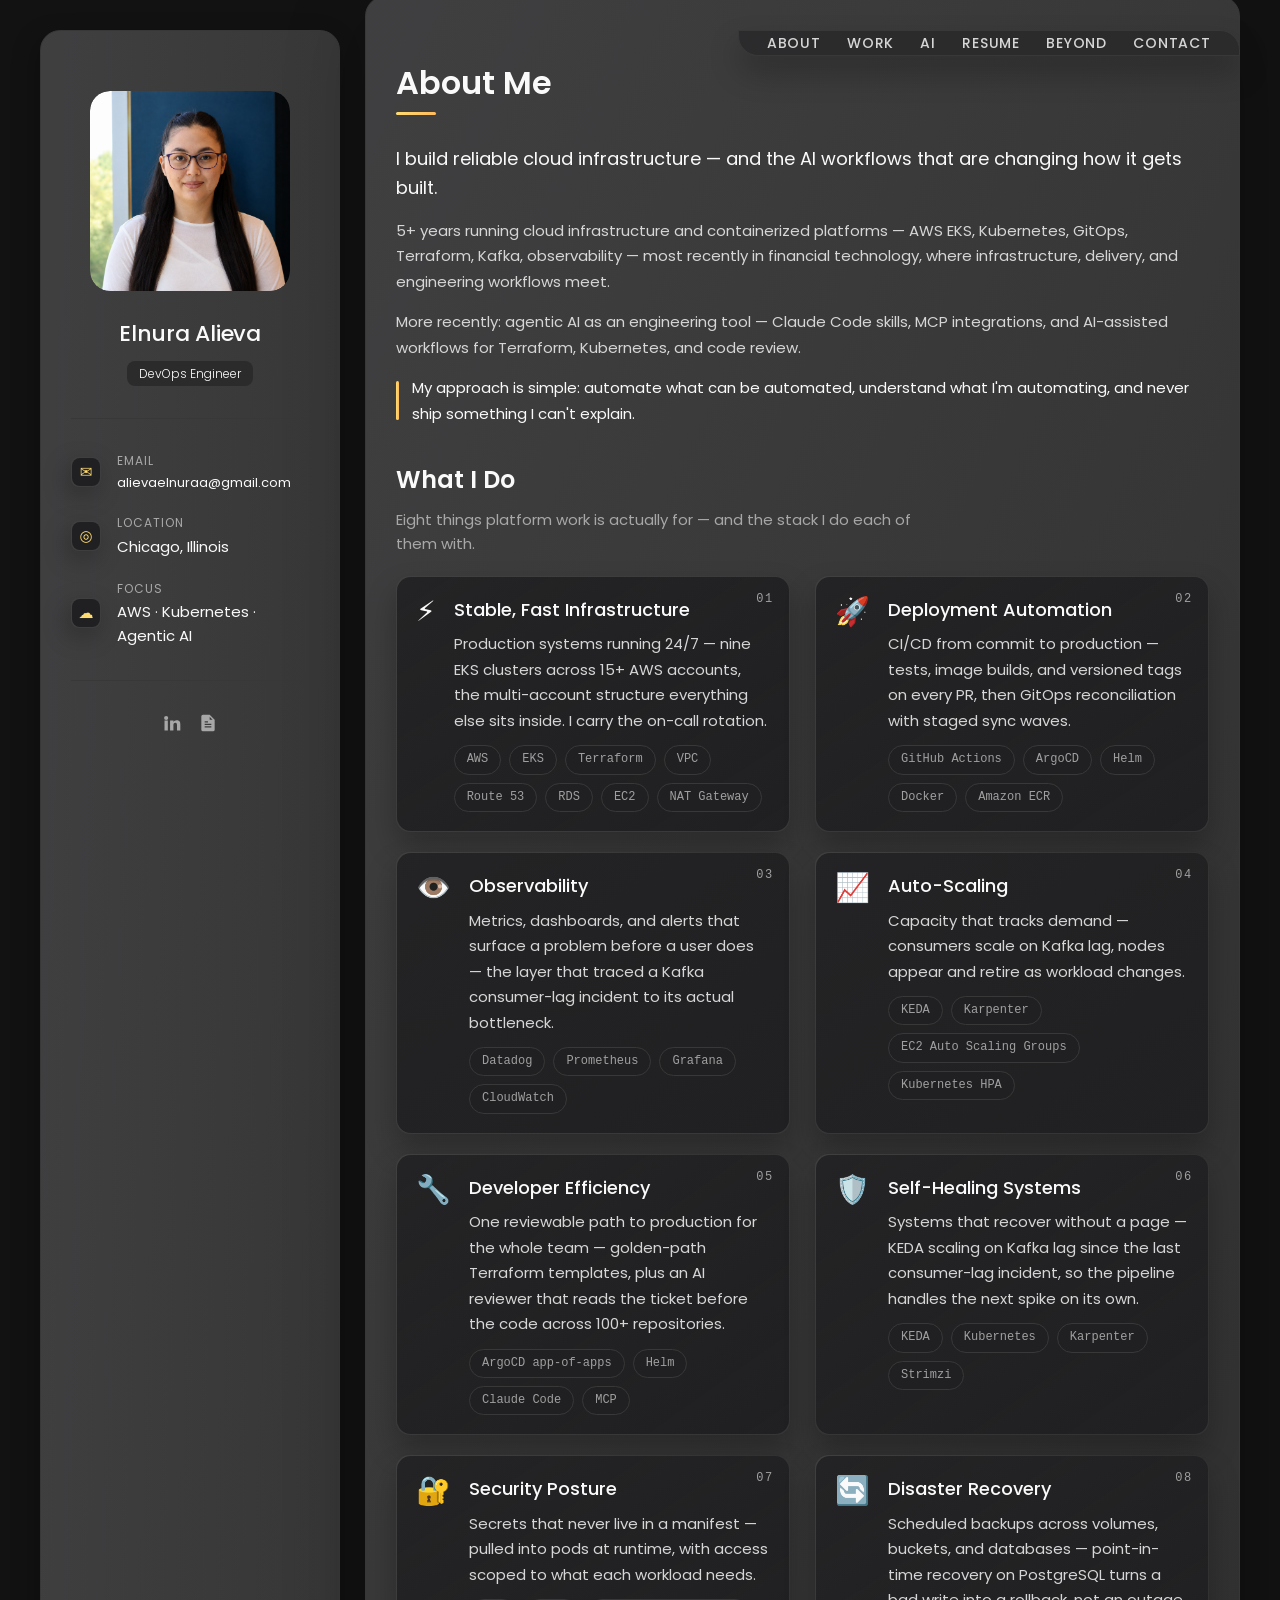
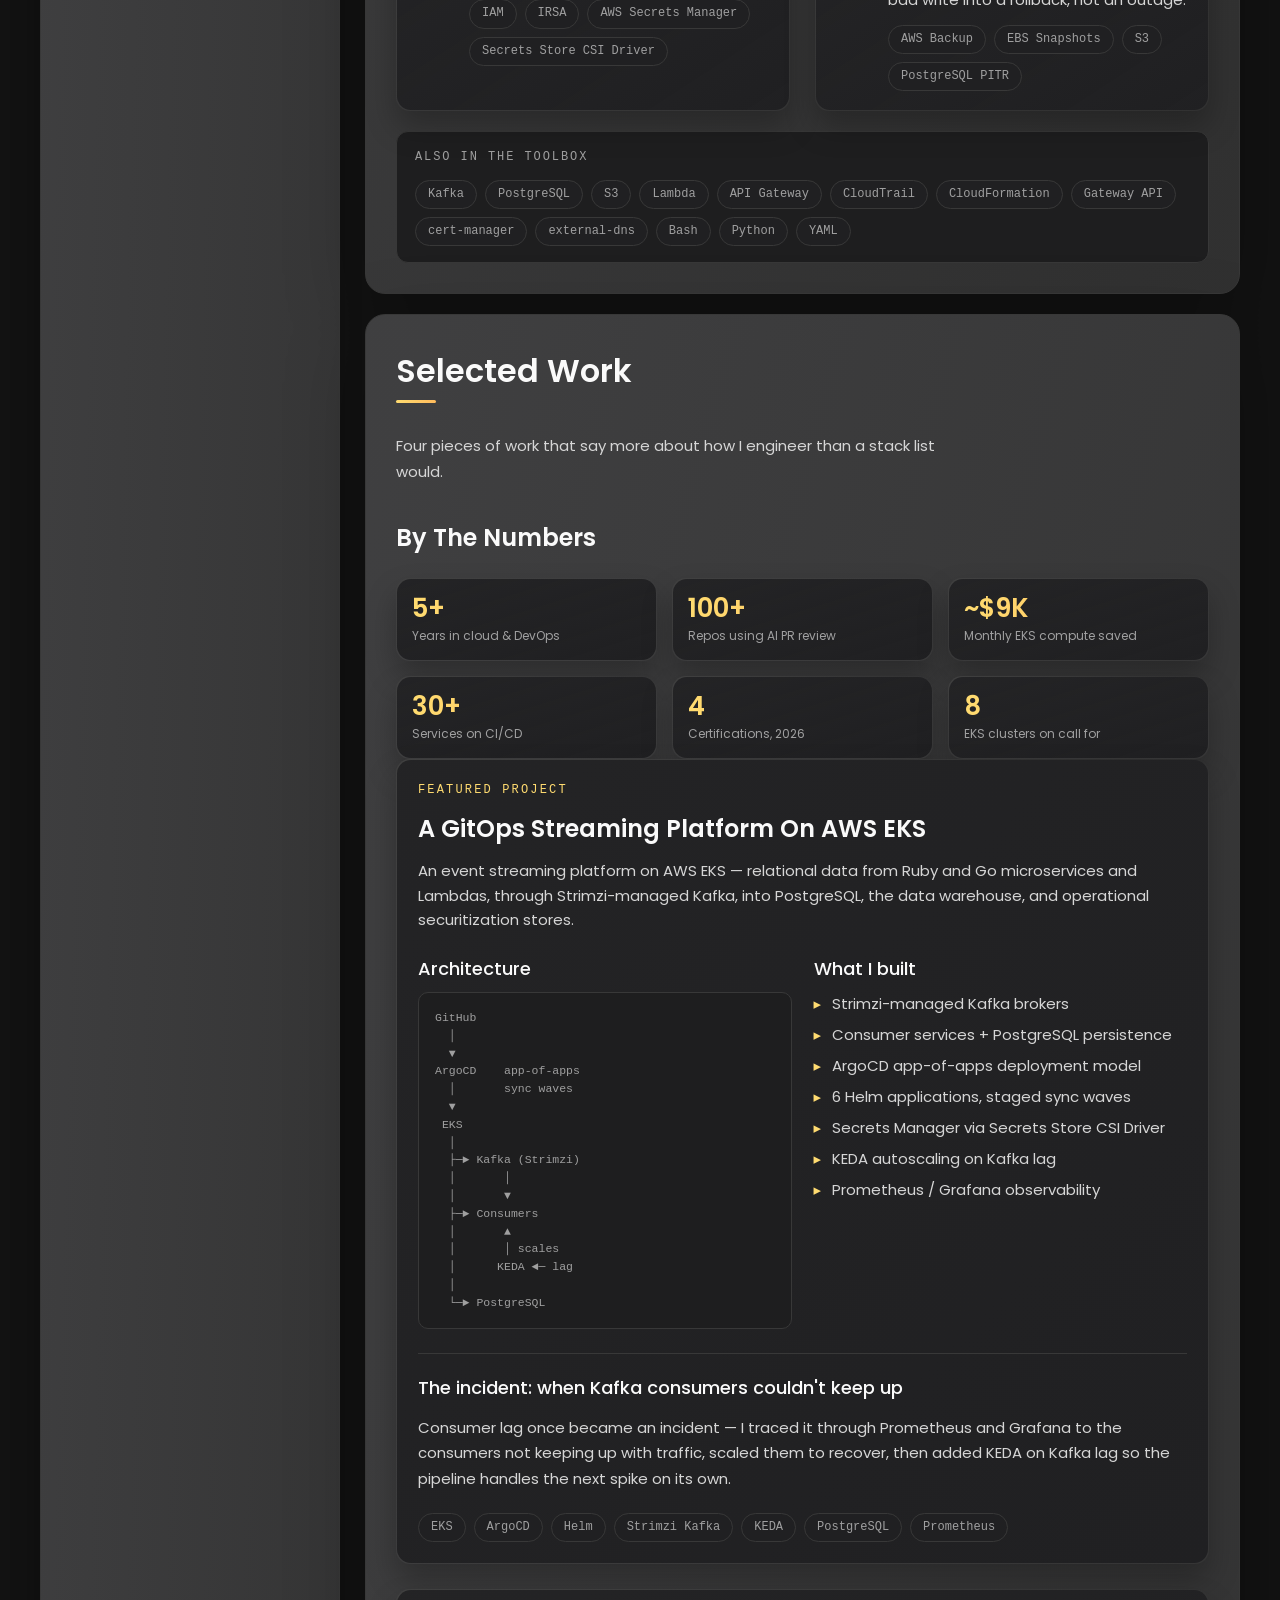
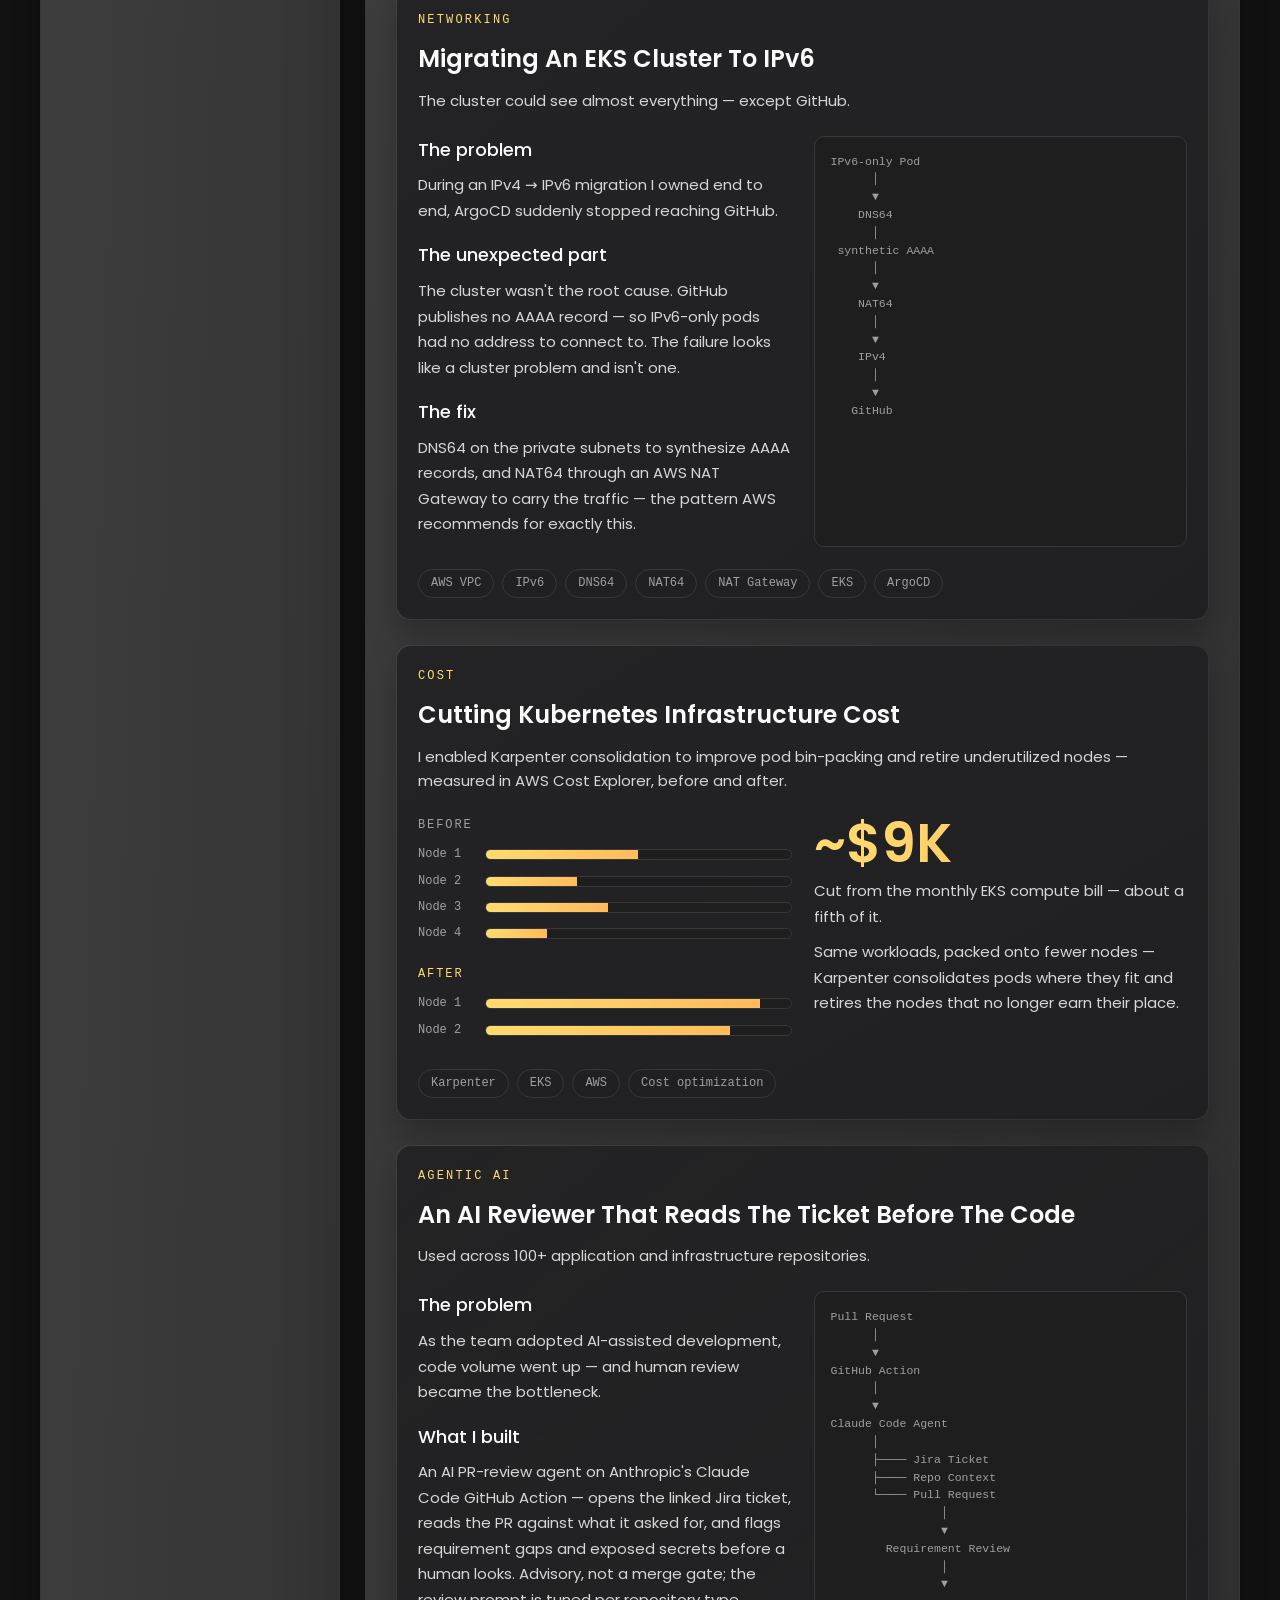
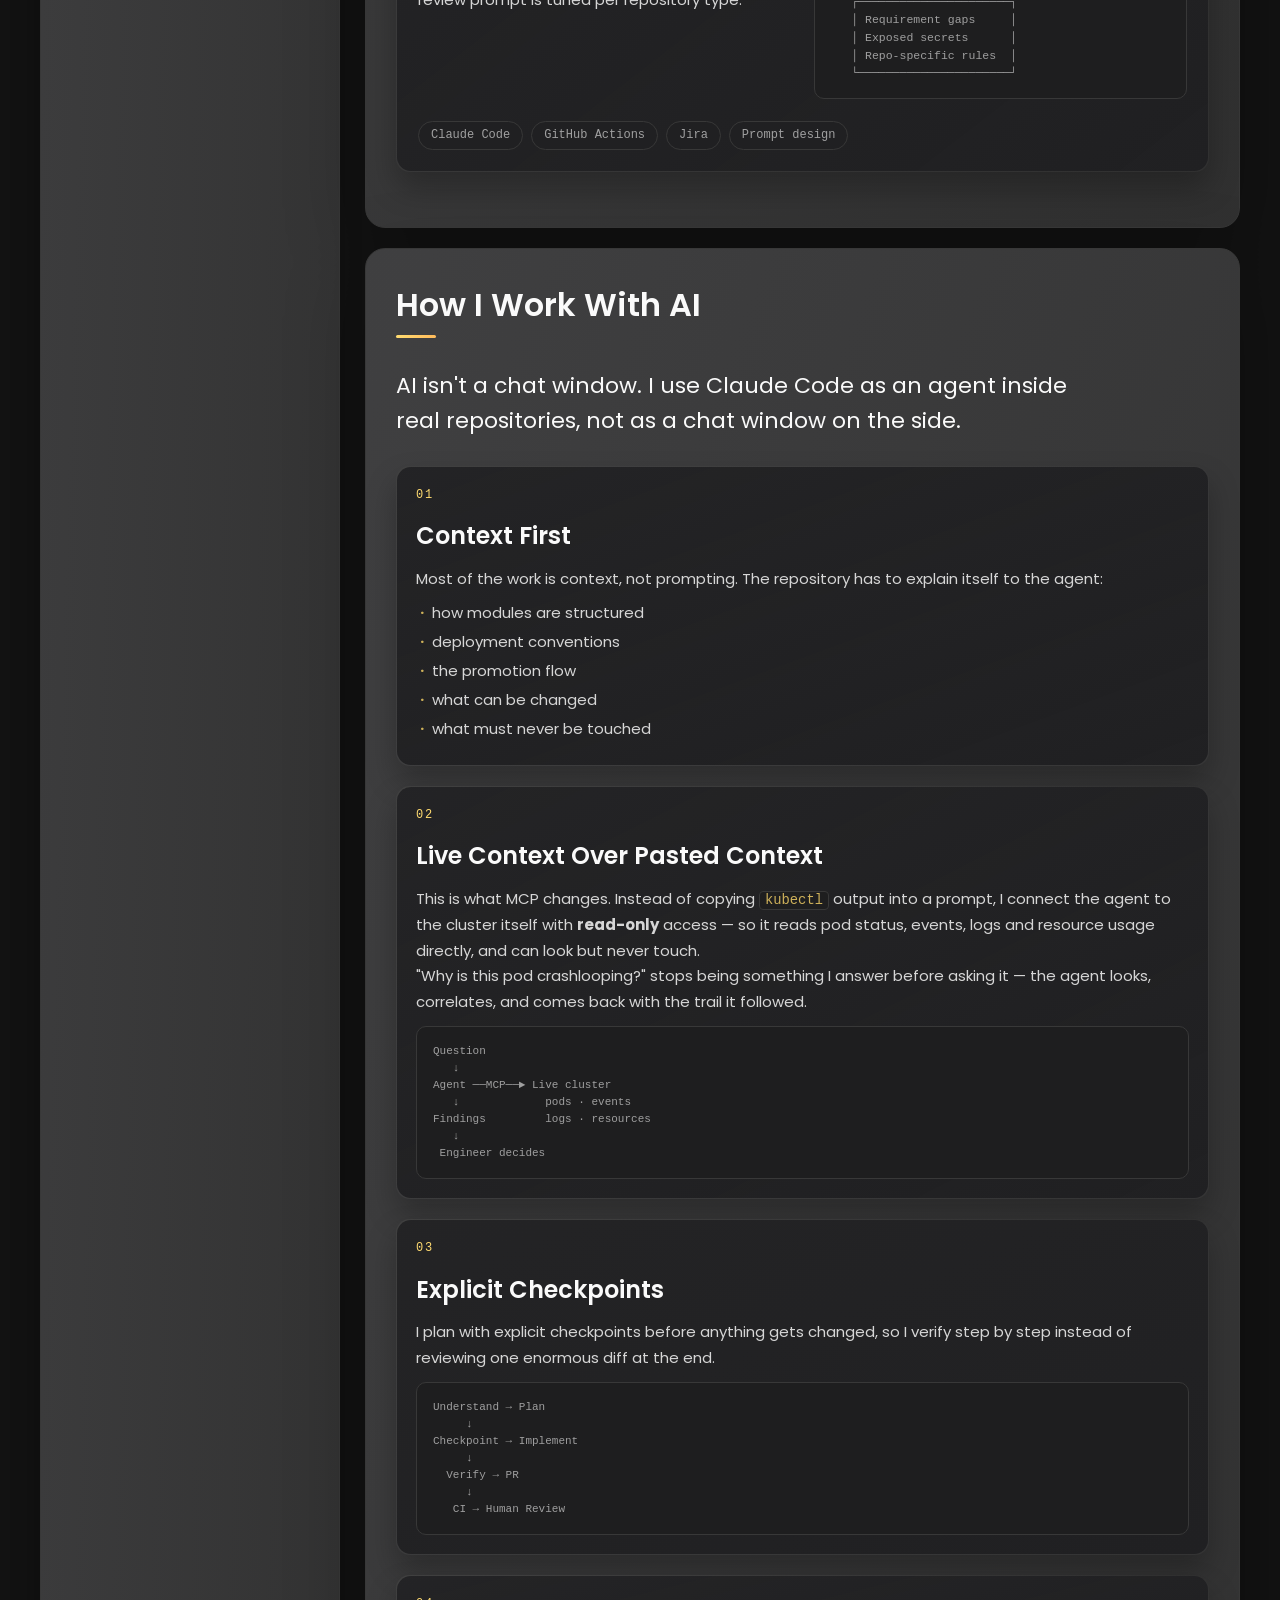
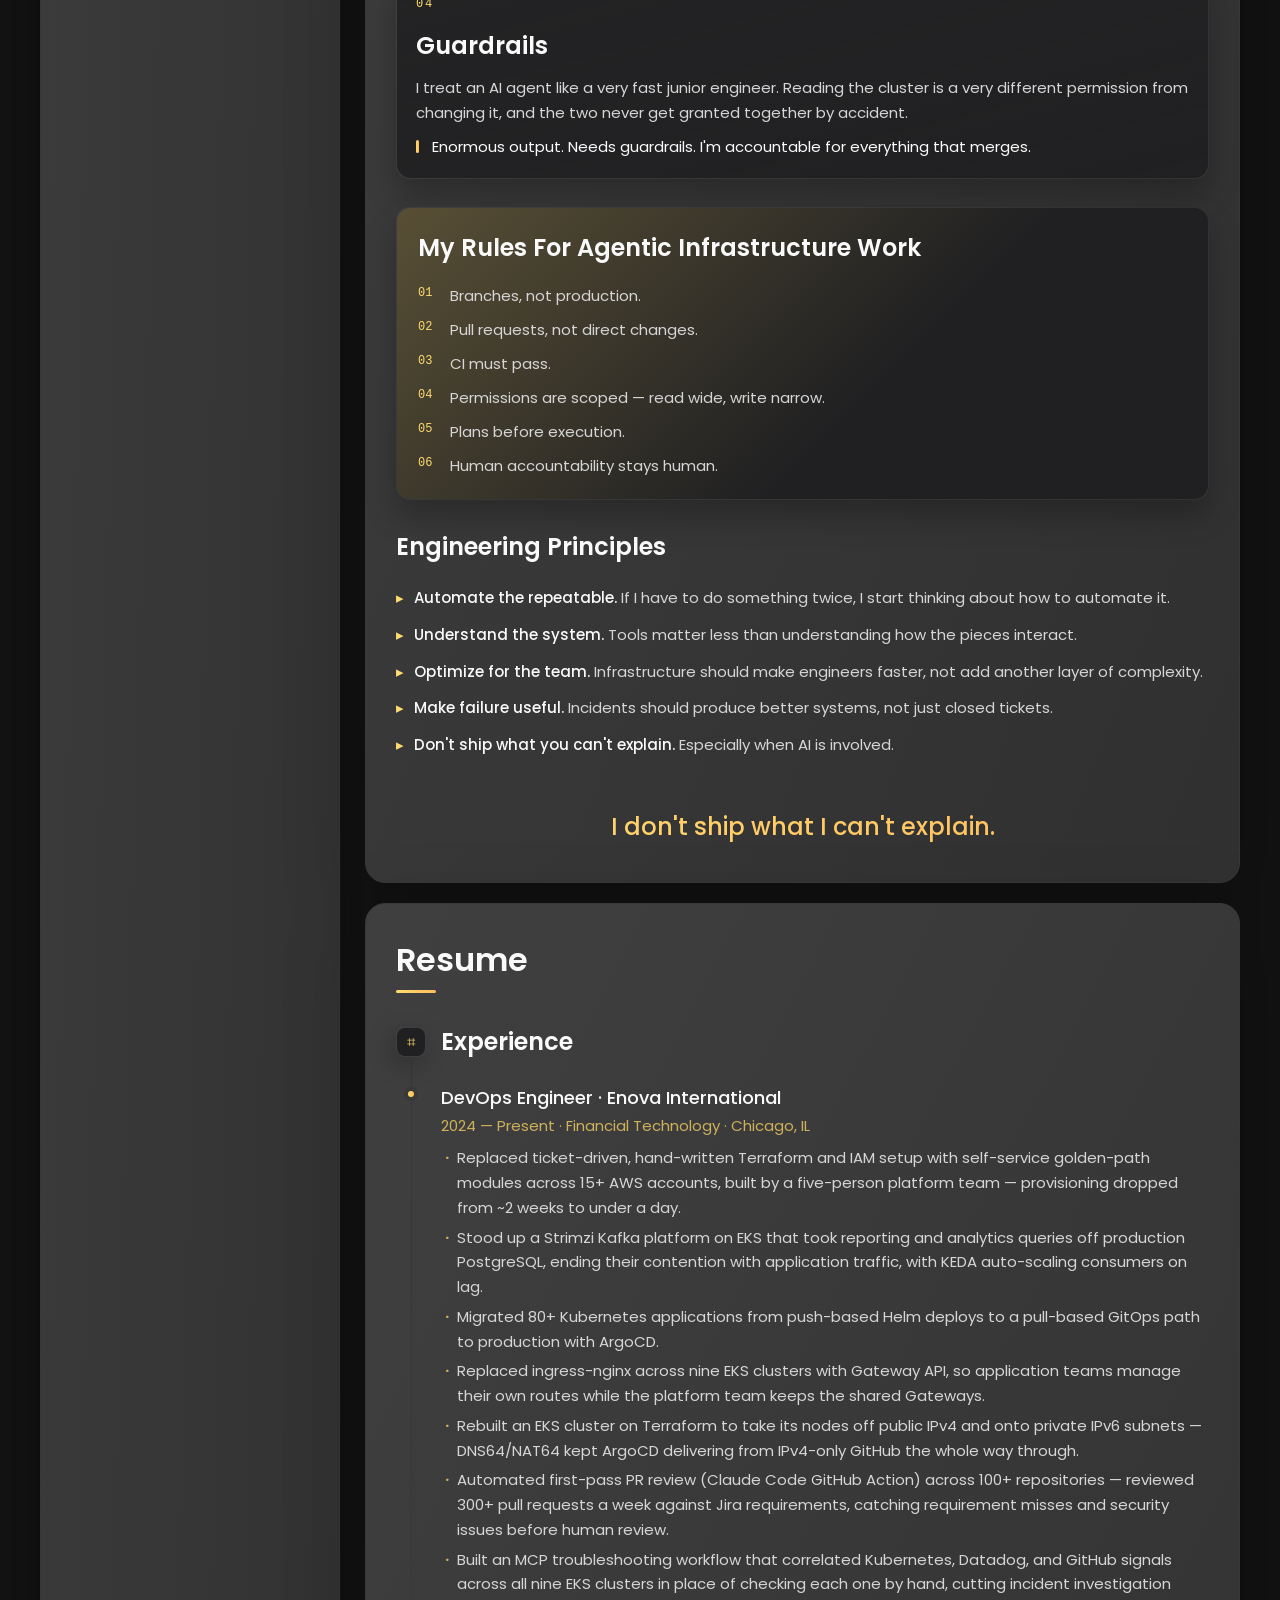
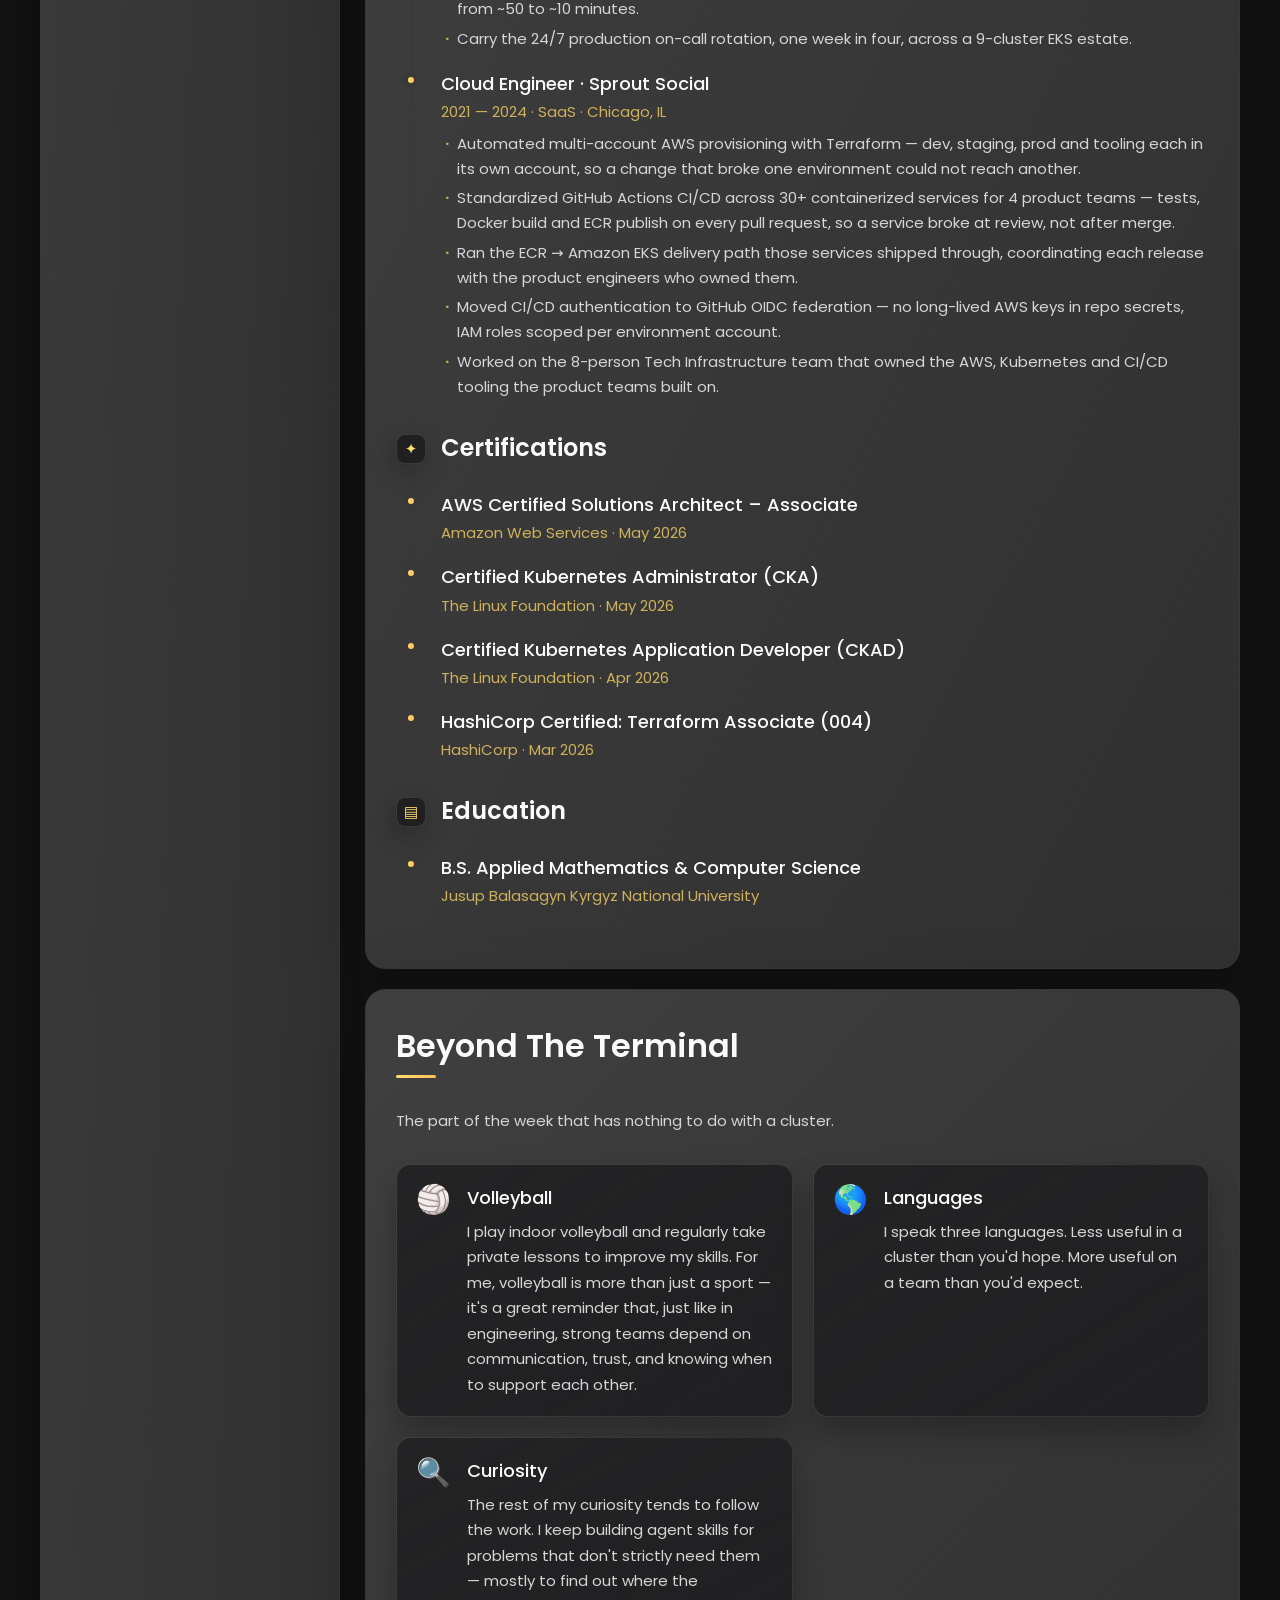
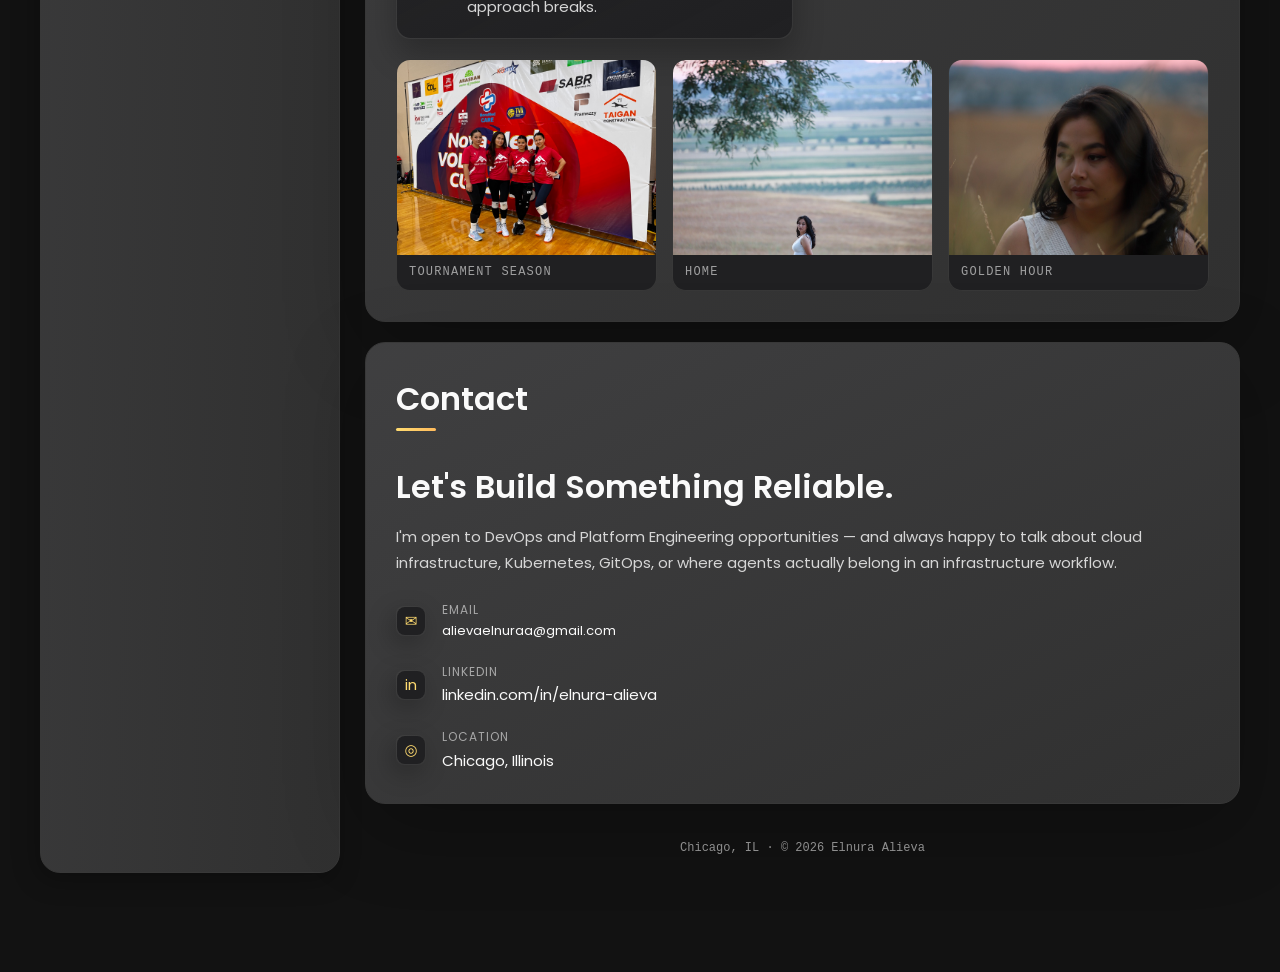
==== index.html @ 6329bc1e "personal site" ====
<!DOCTYPE html>
<html lang="en">
<head>
<meta charset="utf-8">
<meta name="viewport" content="width=device-width, initial-scale=1">
<title>Elnura Alieva — DevOps Engineer</title>
<meta name="description" content="DevOps engineer in Chicago. AWS, Kubernetes, GitOps, Kafka — and the agentic AI workflows changing how infrastructure gets built.">

<!-- Link previews. Without these, LinkedIn/Slack/iMessage show a bare URL with
     no title, no description and no image — which reads as a broken link and
     doesn't get clicked. og:image must be an ABSOLUTE url; relative paths are
     silently ignored by every scraper. Regenerate the image from img/og-source.html. -->
<link rel="canonical" href="https://elnuraali.github.io/">
<meta property="og:type" content="website">
<meta property="og:url" content="https://elnuraali.github.io/">
<meta property="og:site_name" content="Elnura Alieva">
<meta property="og:title" content="Elnura Alieva — DevOps Engineer">
<meta property="og:description" content="DevOps engineer in Chicago. AWS, Kubernetes, GitOps, Kafka — and the agentic AI workflows changing how infrastructure gets built.">
<meta property="og:image" content="https://elnuraali.github.io/img/og.png">
<meta property="og:image:width" content="1200">
<meta property="og:image:height" content="630">
<meta property="og:image:alt" content="Elnura Alieva — DevOps Engineer. AWS, Kubernetes, GitOps, Agentic AI.">
<meta name="twitter:card" content="summary_large_image">
<meta name="twitter:title" content="Elnura Alieva — DevOps Engineer">
<meta name="twitter:description" content="DevOps engineer in Chicago. AWS, Kubernetes, GitOps, Kafka — and the agentic AI workflows changing how infrastructure gets built.">
<meta name="twitter:image" content="https://elnuraali.github.io/img/og.png">

<link rel="preconnect" href="https://fonts.googleapis.com">
<link rel="preconnect" href="https://fonts.gstatic.com" crossorigin>
<link href="https://fonts.googleapis.com/css2?family=Poppins:wght@300;400;500;600;700&display=swap" rel="stylesheet">
<link rel="stylesheet" href="styles.css">
<link rel="icon" href="data:image/svg+xml,<svg xmlns='http://www.w3.org/2000/svg' viewBox='0 0 100 100'><text y='.9em' font-size='90'>⎈</text></svg>">
</head>
<body>

<a class="skip" href="#main">Skip to content</a>

<div class="shell">

  <!-- ============ SIDEBAR ============ -->
  <aside class="sidebar" data-sidebar>
    <div class="sidebar-info">
      <figure class="avatar-box">
        <img src="img/portrait-2.png" alt="Elnura Alieva" width="200" height="200">
      </figure>
      <div class="info-content">
        <h1 class="name">Elnura Alieva</h1>
        <p class="title">DevOps Engineer</p>
      </div>
      <button class="info-more-btn" data-sidebar-btn type="button">
        <span>Show contacts</span>
        <span class="chev" aria-hidden="true">▾</span>
      </button>
    </div>

    <div class="sidebar-info-more">
      <div class="separator"></div>
      <ul class="contacts-list">
        <li class="contact-item">
          <div class="icon-box">✉</div>
          <div class="contact-info">
            <p class="contact-title">Email</p>
            <a href="mailto:alievaelnuraa@gmail.com" class="contact-link">alievaelnuraa@gmail.com</a>
          </div>
        </li>
        <li class="contact-item">
          <div class="icon-box">◎</div>
          <div class="contact-info">
            <p class="contact-title">Location</p>
            <address>Chicago, Illinois</address>
          </div>
        </li>
        <li class="contact-item">
          <div class="icon-box">☁</div>
          <div class="contact-info">
            <p class="contact-title">Focus</p>
            <address>AWS · Kubernetes · Agentic AI</address>
          </div>
        </li>
      </ul>

      <div class="separator"></div>

      <ul class="social-list">
        <li><a href="https://linkedin.com/in/elnura-alieva" class="social-link" aria-label="LinkedIn">
          <svg viewBox="0 0 24 24" aria-hidden="true"><path d="M4.98 3.5a2.5 2.5 0 1 1 0 5 2.5 2.5 0 0 1 0-5zM3 9h4v12H3V9zm7 0h3.8v1.7h.05c.53-1 1.83-2.05 3.77-2.05C21.6 8.65 22 11.3 22 14.2V21h-4v-6c0-1.43-.03-3.27-2-3.27-2 0-2.3 1.56-2.3 3.17V21h-4V9z"/></svg>
        </a></li>
        <li><a href="resume.pdf" class="social-link" aria-label="Resume PDF">
          <svg viewBox="0 0 24 24" aria-hidden="true"><path d="M14 2H6a2 2 0 0 0-2 2v16a2 2 0 0 0 2 2h12a2 2 0 0 0 2-2V8l-6-6zm0 2.5L17.5 8H14V4.5zM8 13h8v1.5H8V13zm0 3h8v1.5H8V16zm0-6h4v1.5H8V10z"/></svg>
        </a></li>
      </ul>
    </div>
  </aside>

  <!-- ============ MAIN ============ -->
  <div class="main-content" id="main">

    <nav class="navbar">
      <ul class="navbar-list">
        <li><a class="navbar-link" href="#about">About</a></li>
        <li><a class="navbar-link" href="#work">Work</a></li>
        <li><a class="navbar-link" href="#ai">AI</a></li>
        <li><a class="navbar-link" href="#resume">Resume</a></li>
        <li><a class="navbar-link" href="#beyond">Beyond</a></li>
        <li><a class="navbar-link" href="#contact">Contact</a></li>
      </ul>
    </nav>

    <!-- ---------- ABOUT ---------- -->
    <article class="page" id="about">
      <header><h2 class="article-title">About me</h2></header>

      <section class="about-text">
        <p>I build reliable cloud infrastructure — and the AI workflows that are changing how it gets built.</p>
        <p>5+ years running cloud infrastructure and containerized platforms — AWS EKS, Kubernetes, GitOps, Terraform, Kafka, observability — most recently in financial technology, where infrastructure, delivery, and engineering workflows meet.</p>
        <p>More recently: agentic AI as an engineering tool — Claude Code skills, MCP integrations, and AI-assisted workflows for Terraform, Kubernetes, and code review.</p>
        <p class="highlight">My approach is simple: automate what can be automated, understand what I'm automating, and never ship something I can't explain.</p>
      </section>

      <section class="service">
        <h3 class="h3 service-title">What I do</h3>
        <p class="section-note">Eight things platform work is actually for — and the stack I do each of them with.</p>
        <ul class="service-list">

          <li class="service-item">
            <p class="pill-num">01</p>
            <div class="service-icon-box">⚡</div>
            <div class="service-content-box">
              <h4 class="h4 service-item-title">Stable, Fast Infrastructure</h4>
              <p class="service-item-text">Production systems running 24/7 — nine EKS clusters across 15+ AWS accounts, the multi-account structure everything else sits inside. I carry the on-call rotation.</p>
              <ul class="tags"><li>AWS</li><li>EKS</li><li>Terraform</li><li>VPC</li><li>Route 53</li><li>RDS</li><li>EC2</li><li>NAT Gateway</li></ul>
            </div>
          </li>

          <li class="service-item">
            <p class="pill-num">02</p>
            <div class="service-icon-box">🚀</div>
            <div class="service-content-box">
              <h4 class="h4 service-item-title">Deployment Automation</h4>
              <p class="service-item-text">CI/CD from commit to production — tests, image builds, and versioned tags on every PR, then GitOps reconciliation with staged sync waves.</p>
              <ul class="tags"><li>GitHub Actions</li><li>ArgoCD</li><li>Helm</li><li>Docker</li><li>Amazon ECR</li></ul>
            </div>
          </li>

          <li class="service-item">
            <p class="pill-num">03</p>
            <div class="service-icon-box">👁️</div>
            <div class="service-content-box">
              <h4 class="h4 service-item-title">Observability</h4>
              <p class="service-item-text">Metrics, dashboards, and alerts that surface a problem before a user does — the layer that traced a Kafka consumer-lag incident to its actual bottleneck.</p>
              <ul class="tags"><li>Datadog</li><li>Prometheus</li><li>Grafana</li><li>CloudWatch</li></ul>
            </div>
          </li>

          <li class="service-item">
            <p class="pill-num">04</p>
            <div class="service-icon-box">📈</div>
            <div class="service-content-box">
              <h4 class="h4 service-item-title">Auto-Scaling</h4>
              <p class="service-item-text">Capacity that tracks demand — consumers scale on Kafka lag, nodes appear and retire as workload changes.</p>
              <ul class="tags"><li>KEDA</li><li>Karpenter</li><li>EC2 Auto Scaling Groups</li><li>Kubernetes HPA</li></ul>
            </div>
          </li>

          <li class="service-item">
            <p class="pill-num">05</p>
            <div class="service-icon-box">🔧</div>
            <div class="service-content-box">
              <h4 class="h4 service-item-title">Developer Efficiency</h4>
              <p class="service-item-text">One reviewable path to production for the whole team — golden-path Terraform templates, plus an AI reviewer that reads the ticket before the code across 100+ repositories.</p>
              <ul class="tags"><li>ArgoCD app-of-apps</li><li>Helm</li><li>Claude Code</li><li>MCP</li></ul>
            </div>
          </li>

          <li class="service-item">
            <p class="pill-num">06</p>
            <div class="service-icon-box">🛡️</div>
            <div class="service-content-box">
              <h4 class="h4 service-item-title">Self-Healing Systems</h4>
              <p class="service-item-text">Systems that recover without a page — KEDA scaling on Kafka lag since the last consumer-lag incident, so the pipeline handles the next spike on its own.</p>
              <ul class="tags"><li>KEDA</li><li>Kubernetes</li><li>Karpenter</li><li>Strimzi</li></ul>
            </div>
          </li>

          <li class="service-item">
            <p class="pill-num">07</p>
            <div class="service-icon-box">🔐</div>
            <div class="service-content-box">
              <h4 class="h4 service-item-title">Security Posture</h4>
              <p class="service-item-text">Secrets that never live in a manifest — pulled into pods at runtime, with access scoped to what each workload needs.</p>
              <ul class="tags"><li>IAM</li><li>IRSA</li><li>AWS Secrets Manager</li><li>Secrets Store CSI Driver</li></ul>
            </div>
          </li>

          <li class="service-item">
            <p class="pill-num">08</p>
            <div class="service-icon-box">🔄</div>
            <div class="service-content-box">
              <h4 class="h4 service-item-title">Disaster Recovery</h4>
              <p class="service-item-text">Scheduled backups across volumes, buckets, and databases — point-in-time recovery on PostgreSQL turns a bad write into a rollback, not an outage.</p>
              <ul class="tags"><li>AWS Backup</li><li>EBS Snapshots</li><li>S3</li><li>PostgreSQL PITR</li></ul>
            </div>
          </li>

        </ul>

        <div class="stack-strip">
          <p class="stack-strip-label">Also in the toolbox</p>
          <ul class="tags">
            <li>Kafka</li><li>PostgreSQL</li><li>S3</li><li>Lambda</li><li>API Gateway</li>
            <li>CloudTrail</li><li>CloudFormation</li><li>Gateway API</li><li>cert-manager</li>
            <li>external-dns</li><li>Bash</li><li>Python</li><li>YAML</li>
          </ul>
        </div>
      </section>

    </article>

    <!-- ---------- WORK ---------- -->
    <article class="page" id="work">
      <header><h2 class="article-title">Selected work</h2></header>
      <p class="page-lede">Four pieces of work that say more about how I engineer than a stack list would.</p>

      <section class="stats">
        <h3 class="h3 service-title">By the numbers</h3>
        <ul class="stats-list">
          <li class="stat"><strong>5+</strong><span>Years in cloud &amp; DevOps</span></li>
          <li class="stat"><strong>100+</strong><span>Repos using AI PR review</span></li>
          <li class="stat"><strong>~$9K</strong><span>Monthly EKS compute saved</span></li>
          <li class="stat"><strong>30+</strong><span>Services on CI/CD</span></li>
          <li class="stat"><strong>4</strong><span>Certifications, 2026</span></li>
          <li class="stat"><strong>8</strong><span>EKS clusters on call for</span></li>
        </ul>
      </section>

      <section class="project">
        <p class="kicker">Featured project</p>
        <h3 class="h3">A GitOps streaming platform on AWS EKS</h3>
        <p class="project-lede">An event streaming platform on AWS EKS — relational data from Ruby and Go microservices and Lambdas, through Strimzi-managed Kafka, into PostgreSQL, the data warehouse, and operational securitization stores.</p>
        <div class="split">
          <div>
            <h4 class="h4">Architecture</h4>
            <pre class="diagram">GitHub
  │
  ▼
ArgoCD    app-of-apps
  │       sync waves
  ▼
 EKS
  │
  ├─► Kafka (Strimzi)
  │       │
  │       ▼
  ├─► Consumers
  │       ▲
  │       │ scales
  │      KEDA ◄─ lag
  │
  └─► PostgreSQL</pre>
          </div>
          <div>
            <h4 class="h4">What I built</h4>
            <ul class="checklist">
              <li>Strimzi-managed Kafka brokers</li>
              <li>Consumer services + PostgreSQL persistence</li>
              <li>ArgoCD app-of-apps deployment model</li>
              <li>6 Helm applications, staged sync waves</li>
              <li>Secrets Manager via Secrets Store CSI Driver</li>
              <li>KEDA autoscaling on Kafka lag</li>
              <li>Prometheus / Grafana observability</li>
            </ul>
          </div>
        </div>
        <div class="story">
          <h4 class="h4">The incident: when Kafka consumers couldn't keep up</h4>
          <p class="service-item-text">Consumer lag once became an incident — I traced it through Prometheus and Grafana to the consumers not keeping up with traffic, scaled them to recover, then added KEDA on Kafka lag so the pipeline handles the next spike on its own.</p>
        </div>
        <ul class="tags"><li>EKS</li><li>ArgoCD</li><li>Helm</li><li>Strimzi Kafka</li><li>KEDA</li><li>PostgreSQL</li><li>Prometheus</li></ul>
      </section>

      <section class="project">
        <p class="kicker">Networking</p>
        <h3 class="h3">Migrating an EKS cluster to IPv6</h3>
        <p class="project-lede">The cluster could see almost everything — except GitHub.</p>
        <div class="split">
          <div>
            <h4 class="h4">The problem</h4>
            <p class="service-item-text">During an IPv4 → IPv6 migration I owned end to end, ArgoCD suddenly stopped reaching GitHub.</p>
            <h4 class="h4">The unexpected part</h4>
            <p class="service-item-text">The cluster wasn't the root cause. GitHub publishes no AAAA record — so IPv6-only pods had no address to connect to. The failure looks like a cluster problem and isn't one.</p>
            <h4 class="h4">The fix</h4>
            <p class="service-item-text">DNS64 on the private subnets to synthesize AAAA records, and NAT64 through an AWS NAT Gateway to carry the traffic — the pattern AWS recommends for exactly this.</p>
          </div>
          <pre class="diagram">IPv6-only Pod
      │
      ▼
    DNS64
      │
 synthetic AAAA
      │
      ▼
    NAT64
      │
      ▼
    IPv4
      │
      ▼
   GitHub</pre>
        </div>
        <ul class="tags"><li>AWS VPC</li><li>IPv6</li><li>DNS64</li><li>NAT64</li><li>NAT Gateway</li><li>EKS</li><li>ArgoCD</li></ul>
      </section>

      <section class="project">
        <p class="kicker">Cost</p>
        <h3 class="h3">Cutting Kubernetes infrastructure cost</h3>
        <p class="project-lede">I enabled Karpenter consolidation to improve pod bin-packing and retire underutilized nodes — measured in AWS Cost Explorer, before and after.</p>
        <div class="split">
          <div class="binpack">
            <p class="binpack-label">Before</p>
            <ul class="bars">
              <li><span class="bar-name">Node 1</span><span class="bar"><i style="--fill:50%"></i></span></li>
              <li><span class="bar-name">Node 2</span><span class="bar"><i style="--fill:30%"></i></span></li>
              <li><span class="bar-name">Node 3</span><span class="bar"><i style="--fill:40%"></i></span></li>
              <li><span class="bar-name">Node 4</span><span class="bar"><i style="--fill:20%"></i></span></li>
            </ul>
            <p class="binpack-label after">After</p>
            <ul class="bars">
              <li><span class="bar-name">Node 1</span><span class="bar"><i style="--fill:90%"></i></span></li>
              <li><span class="bar-name">Node 2</span><span class="bar"><i style="--fill:80%"></i></span></li>
            </ul>
          </div>
          <div>
            <p class="bignum">~$9K</p>
            <p class="service-item-text">Cut from the monthly EKS compute bill — about a fifth of it.</p>
            <p class="service-item-text">Same workloads, packed onto fewer nodes — Karpenter consolidates pods where they fit and retires the nodes that no longer earn their place.</p>
          </div>
        </div>
        <ul class="tags"><li>Karpenter</li><li>EKS</li><li>AWS</li><li>Cost optimization</li></ul>
      </section>

      <section class="project">
        <p class="kicker">Agentic AI</p>
        <h3 class="h3">An AI reviewer that reads the ticket before the code</h3>
        <p class="project-lede">Used across 100+ application and infrastructure repositories.</p>
        <div class="split">
          <div>
            <h4 class="h4">The problem</h4>
            <p class="service-item-text">As the team adopted AI-assisted development, code volume went up — and human review became the bottleneck.</p>
            <h4 class="h4">What I built</h4>
            <p class="service-item-text">An AI PR-review agent on Anthropic's Claude Code GitHub Action — opens the linked Jira ticket, reads the PR against what it asked for, and flags requirement gaps and exposed secrets before a human looks. Advisory, not a merge gate; the review prompt is tuned per repository type.</p>
          </div>
          <pre class="diagram">Pull Request
      │
      ▼
GitHub Action
      │
      ▼
Claude Code Agent
      │
      ├──── Jira Ticket
      ├──── Repo Context
      └──── Pull Request
                │
                ▼
        Requirement Review
                │
                ▼
   ┌──────────────────────┐
   │ Requirement gaps     │
   │ Exposed secrets      │
   │ Repo-specific rules  │
   └──────────────────────┘</pre>
        </div>
        <ul class="tags"><li>Claude Code</li><li>GitHub Actions</li><li>Jira</li><li>Prompt design</li></ul>
      </section>
    </article>

    <!-- ---------- AI ---------- -->
    <article class="page" id="ai">
      <header><h2 class="article-title">How I work with AI</h2></header>
      <p class="statement">AI isn't a chat window. I use Claude Code as an agent inside real repositories, not as a chat window on the side.</p>

      <ul class="principles">
        <li class="principle">
          <p class="pnum">01</p>
          <h3 class="h3">Context first</h3>
          <p class="service-item-text">Most of the work is context, not prompting. The repository has to explain itself to the agent:</p>
          <ul class="plain-list">
            <li>how modules are structured</li>
            <li>deployment conventions</li>
            <li>the promotion flow</li>
            <li>what can be changed</li>
            <li>what must never be touched</li>
          </ul>
        </li>
        <li class="principle">
          <p class="pnum">02</p>
          <h3 class="h3">Live context over pasted context</h3>
          <p class="service-item-text">This is what MCP changes. Instead of copying <code>kubectl</code> output into a prompt, I connect the agent to the cluster itself with <strong>read-only</strong> access — so it reads pod status, events, logs and resource usage directly, and can look but never touch.</p>
          <p class="service-item-text">"Why is this pod crashlooping?" stops being something I answer before asking it — the agent looks, correlates, and comes back with the trail it followed.</p>
          <pre class="diagram small">Question
   ↓
Agent ──MCP──► Live cluster
   ↓             pods · events
Findings         logs · resources
   ↓
 Engineer decides</pre>
        </li>
        <li class="principle">
          <p class="pnum">03</p>
          <h3 class="h3">Explicit checkpoints</h3>
          <p class="service-item-text">I plan with explicit checkpoints before anything gets changed, so I verify step by step instead of reviewing one enormous diff at the end.</p>
          <pre class="diagram small">Understand → Plan
     ↓
Checkpoint → Implement
     ↓
  Verify → PR
     ↓
   CI → Human Review</pre>
        </li>
        <li class="principle">
          <p class="pnum">04</p>
          <h3 class="h3">Guardrails</h3>
          <p class="service-item-text">I treat an AI agent like a very fast junior engineer. Reading the cluster is a very different permission from changing it, and the two never get granted together by accident.</p>
          <p class="highlight">Enormous output. Needs guardrails. I'm accountable for everything that merges.</p>
        </li>
      </ul>

      <section class="rules">
        <h3 class="h3">My rules for agentic infrastructure work</h3>
        <ol>
          <li>Branches, not production.</li>
          <li>Pull requests, not direct changes.</li>
          <li>CI must pass.</li>
          <li>Permissions are scoped — read wide, write narrow.</li>
          <li>Plans before execution.</li>
          <li>Human accountability stays human.</li>
        </ol>
      </section>

      <section class="tenets">
        <h3 class="h3 service-title">Engineering principles</h3>
        <ul class="tenet-list">
          <li><strong>Automate the repeatable.</strong> If I have to do something twice, I start thinking about how to automate it.</li>
          <li><strong>Understand the system.</strong> Tools matter less than understanding how the pieces interact.</li>
          <li><strong>Optimize for the team.</strong> Infrastructure should make engineers faster, not add another layer of complexity.</li>
          <li><strong>Make failure useful.</strong> Incidents should produce better systems, not just closed tickets.</li>
          <li><strong>Don't ship what you can't explain.</strong> Especially when AI is involved.</li>
        </ul>
      </section>

      <p class="closing-line">I don't ship what I can't explain.</p>
    </article>

    <!-- ---------- RESUME ---------- -->
    <article class="page" id="resume">
      <header><h2 class="article-title">Resume</h2></header>

      <section class="timeline">
        <div class="title-wrapper">
          <div class="icon-box">⌗</div>
          <h3 class="h3">Experience</h3>
        </div>
        <ol class="timeline-list">
          <li class="timeline-item">
            <h4 class="h4 timeline-item-title">DevOps Engineer · Enova International</h4>
            <span>2024 — Present · Financial Technology · Chicago, IL</span>
            <ul class="timeline-text">
              <li>Replaced ticket-driven, hand-written Terraform and IAM setup with self-service golden-path modules across 15+ AWS accounts, built by a five-person platform team — provisioning dropped from ~2 weeks to under a day.</li>
              <li>Stood up a Strimzi Kafka platform on EKS that took reporting and analytics queries off production PostgreSQL, ending their contention with application traffic, with KEDA auto-scaling consumers on lag.</li>
              <li>Migrated 80+ Kubernetes applications from push-based Helm deploys to a pull-based GitOps path to production with ArgoCD.</li>
              <li>Replaced ingress-nginx across nine EKS clusters with Gateway API, so application teams manage their own routes while the platform team keeps the shared Gateways.</li>
              <li>Rebuilt an EKS cluster on Terraform to take its nodes off public IPv4 and onto private IPv6 subnets — DNS64/NAT64 kept ArgoCD delivering from IPv4-only GitHub the whole way through.</li>
              <li>Automated first-pass PR review (Claude Code GitHub Action) across 100+ repositories — reviewed 300+ pull requests a week against Jira requirements, catching requirement misses and security issues before human review.</li>
              <li>Built an MCP troubleshooting workflow that correlated Kubernetes, Datadog, and GitHub signals across all nine EKS clusters in place of checking each one by hand, cutting incident investigation from ~50 to ~10 minutes.</li>
              <li>Carry the 24/7 production on-call rotation, one week in four, across a 9-cluster EKS estate.</li>
            </ul>
          </li>
          <li class="timeline-item">
            <h4 class="h4 timeline-item-title">Cloud Engineer · Sprout Social</h4>
            <span>2021 — 2024 · SaaS · Chicago, IL</span>
            <ul class="timeline-text">
              <li>Automated multi-account AWS provisioning with Terraform — dev, staging, prod and tooling each in its own account, so a change that broke one environment could not reach another.</li>
              <li>Standardized GitHub Actions CI/CD across 30+ containerized services for 4 product teams — tests, Docker build and ECR publish on every pull request, so a service broke at review, not after merge.</li>
              <li>Ran the ECR → Amazon EKS delivery path those services shipped through, coordinating each release with the product engineers who owned them.</li>
              <li>Moved CI/CD authentication to GitHub OIDC federation — no long-lived AWS keys in repo secrets, IAM roles scoped per environment account.</li>
              <li>Worked on the 8-person Tech Infrastructure team that owned the AWS, Kubernetes and CI/CD tooling the product teams built on.</li>
            </ul>
          </li>
        </ol>
      </section>

      <section class="timeline">
        <div class="title-wrapper">
          <div class="icon-box">✦</div>
          <h3 class="h3">Certifications</h3>
        </div>
        <ol class="timeline-list">
          <li class="timeline-item">
            <h4 class="h4 timeline-item-title">AWS Certified Solutions Architect – Associate</h4>
            <span>Amazon Web Services · May 2026</span>
          </li>
          <li class="timeline-item">
            <h4 class="h4 timeline-item-title">Certified Kubernetes Administrator (CKA)</h4>
            <span>The Linux Foundation · May 2026</span>
          </li>
          <li class="timeline-item">
            <h4 class="h4 timeline-item-title">Certified Kubernetes Application Developer (CKAD)</h4>
            <span>The Linux Foundation · Apr 2026</span>
          </li>
          <li class="timeline-item">
            <h4 class="h4 timeline-item-title">HashiCorp Certified: Terraform Associate (004)</h4>
            <span>HashiCorp · Mar 2026</span>
          </li>
        </ol>
      </section>

      <section class="timeline">
        <div class="title-wrapper">
          <div class="icon-box">▤</div>
          <h3 class="h3">Education</h3>
        </div>
        <ol class="timeline-list">
          <li class="timeline-item">
            <h4 class="h4 timeline-item-title">B.S. Applied Mathematics &amp; Computer Science</h4>
            <span>Jusup Balasagyn Kyrgyz National University</span>
          </li>
        </ol>
      </section>
    </article>

    <!-- ---------- BEYOND ---------- -->
    <article class="page" id="beyond">
      <header><h2 class="article-title">Beyond the terminal</h2></header>
      <p class="page-lede">The part of the week that has nothing to do with a cluster.</p>

      <ul class="beyond-list">
        <li class="beyond-item">
          <div class="service-icon-box">🏐</div>
          <div>
            <h4 class="h4">Volleyball</h4>
            <p class="service-item-text">I play indoor volleyball and regularly take private lessons to improve my skills. For me, volleyball is more than just a sport — it's a great reminder that, just like in engineering, strong teams depend on communication, trust, and knowing when to support each other.</p>
          </div>
        </li>
        <li class="beyond-item">
          <div class="service-icon-box">🌎</div>
          <div>
            <h4 class="h4">Languages</h4>
            <p class="service-item-text">I speak three languages. Less useful in a cluster than you'd hope. More useful on a team than you'd expect.</p>
          </div>
        </li>
        <li class="beyond-item">
          <div class="service-icon-box">🔍</div>
          <div>
            <h4 class="h4">Curiosity</h4>
            <p class="service-item-text">The rest of my curiosity tends to follow the work. I keep building agent skills for problems that don't strictly need them — mostly to find out where the approach breaks.</p>
          </div>
        </li>
      </ul>

      <ul class="gallery">
        <li><figure><img src="img/volleyball.jpg" alt="Team photo at the NovaMed Volleyball Cup" loading="lazy"><figcaption>Tournament season</figcaption></figure></li>
        <li><figure><img src="img/field.jpg" alt="Standing in a field at dusk" loading="lazy"><figcaption>Home</figcaption></figure></li>
        <li><figure><img src="img/sunset.jpg" alt="At dusk in tall grass" loading="lazy"><figcaption>Golden hour</figcaption></figure></li>
      </ul>
    </article>

    <!-- ---------- CONTACT ---------- -->
    <article class="page" id="contact">
      <header><h2 class="article-title">Contact</h2></header>

      <section class="contact-block">
        <h3 class="h3 big">Let's build something reliable.</h3>
        <p class="service-item-text">I'm open to DevOps and Platform Engineering opportunities — and always happy to talk about cloud infrastructure, Kubernetes, GitOps, or where agents actually belong in an infrastructure workflow.</p>

        <ul class="contacts-list wide">
          <li class="contact-item">
            <div class="icon-box">✉</div>
            <div class="contact-info">
              <p class="contact-title">Email</p>
              <a href="mailto:alievaelnuraa@gmail.com" class="contact-link">alievaelnuraa@gmail.com</a>
            </div>
          </li>
          <li class="contact-item">
            <div class="icon-box">in</div>
            <div class="contact-info">
              <p class="contact-title">LinkedIn</p>
              <a href="https://linkedin.com/in/elnura-alieva" class="contact-link">linkedin.com/in/elnura-alieva</a>
            </div>
          </li>
          <li class="contact-item">
            <div class="icon-box">◎</div>
            <div class="contact-info">
              <p class="contact-title">Location</p>
              <address>Chicago, Illinois</address>
            </div>
          </li>
        </ul>
      </section>
    </article>


    <footer class="site-footer">
      <p>Chicago, IL · © <span id="year">2026</span> Elnura Alieva</p>
    </footer>

  </div>
</div>

<script>
  document.getElementById('year').textContent = new Date().getFullYear();

  const sidebar = document.querySelector('[data-sidebar]');
  const sidebarBtn = document.querySelector('[data-sidebar-btn]');
  sidebarBtn.addEventListener('click', () => {
    sidebar.classList.toggle('active');
    const open = sidebar.classList.contains('active');
    sidebarBtn.querySelector('span').textContent = open ? 'Hide contacts' : 'Show contacts';
  });
</script>
</body>
</html>
---- styles.css ----
/* Elnura Alieva — personal site
   Design language follows the vCard portfolio: dark onyx cards, gold accent,
   Poppins, sidebar + tabbed main column. Hand-built, no framework, no build. */

/* ---------------------------------- *\
 * CUSTOM PROPERTIES
\* ---------------------------------- */

:root {
  /* gradients */
  --bg-gradient-onyx: linear-gradient(to bottom right, hsl(240, 1%, 25%) 3%, hsl(0, 0%, 19%) 97%);
  --bg-gradient-jet: linear-gradient(to bottom right, hsla(240, 1%, 18%, 0.251) 0%, hsla(240, 2%, 11%, 0) 100%), hsl(240, 2%, 13%);
  --bg-gradient-yellow-1: linear-gradient(to bottom right, hsl(45, 100%, 71%) 0%, hsla(36, 100%, 69%, 0) 50%);
  --bg-gradient-yellow-2: linear-gradient(135deg, hsla(45, 100%, 71%, 0.251) 0%, hsla(35, 100%, 68%, 0) 59.86%), hsl(240, 2%, 13%);
  --border-gradient-onyx: linear-gradient(to bottom right, hsl(0, 0%, 25%) 0%, hsla(0, 0%, 25%, 0) 50%);
  --text-gradient-yellow: linear-gradient(to right, hsl(45, 100%, 72%), hsl(35, 100%, 68%));

  /* solids */
  --jet: hsl(0, 0%, 22%);
  --onyx: hsl(240, 1%, 17%);
  --eerie-black-1: hsl(240, 2%, 13%);
  --eerie-black-2: hsl(240, 2%, 12%);
  --smoky-black: hsl(0, 0%, 7%);
  --white-1: hsl(0, 0%, 100%);
  --white-2: hsl(0, 0%, 98%);
  --light-gray: hsl(0, 0%, 84%);
  --light-gray-70: hsla(0, 0%, 84%, 0.7);
  --orange-yellow-crayola: hsl(45, 100%, 72%);
  --vegas-gold: hsl(45, 54%, 58%);

  --ff: 'Poppins', ui-sans-serif, system-ui, -apple-system, sans-serif;
  --ff-mono: ui-monospace, SFMono-Regular, "SF Mono", Menlo, Consolas, monospace;

  --fs-1: 24px; --fs-2: 18px; --fs-3: 17px; --fs-4: 16px;
  --fs-5: 15px; --fs-6: 14px; --fs-7: 13px; --fs-8: 11px;

  --shadow-1: -4px 8px 24px hsla(0, 0%, 0%, 0.25);
  --shadow-2: 0 16px 30px hsla(0, 0%, 0%, 0.25);
  --shadow-3: 0 16px 40px hsla(0, 0%, 0%, 0.25);
  --shadow-5: 0 24px 80px hsla(0, 0%, 0%, 0.25);

  --transition-1: 0.25s ease;
  --transition-2: 0.5s ease-in-out;

  /* desktop navbar height — the card reserves this much top padding, and the
     navbar pulls itself back by the same amount so it overlays the corner
     instead of pushing the card down. Keep the two in sync. */
  --nav-h: 60px;
}

/* ---------------------------------- *\
 * RESET / BASE
\* ---------------------------------- */

*, *::before, *::after { margin: 0; padding: 0; box-sizing: border-box; }
li { list-style: none; }
a { text-decoration: none; color: inherit; }
img, figure { display: block; }
img { max-width: 100%; height: auto; }
button { background: none; border: none; font: inherit; color: inherit; cursor: pointer; }
address { font-style: normal; }

html { font-family: var(--ff); scroll-behavior: smooth; }

body {
  background: var(--smoky-black);
  color: var(--white-2);
  font-size: var(--fs-6);
  line-height: 1.6;
  -webkit-font-smoothing: antialiased;
}

::-webkit-scrollbar { width: 8px; }
::-webkit-scrollbar-track { background: var(--smoky-black); }
::-webkit-scrollbar-thumb { background: var(--onyx); border-radius: 8px; }
::-webkit-scrollbar-thumb:hover { background: var(--jet); }

.skip { position: absolute; left: -9999px; }
.skip:focus {
  left: 1rem; top: 1rem; z-index: 100;
  background: var(--orange-yellow-crayola); color: var(--smoky-black);
  padding: .6rem 1rem; border-radius: 8px;
}

/* shared type */
.h3 { color: var(--white-2); font-size: var(--fs-2); font-weight: 600; text-transform: capitalize; }
.h3.big { font-size: var(--fs-1); }
.h4 { color: var(--white-2); font-size: var(--fs-4); font-weight: 500; }

.service-item-text, .page-lede {
  color: var(--light-gray); font-size: var(--fs-6); line-height: 1.7;
}
.page-lede { margin-bottom: 30px; max-width: 62ch; }

.highlight {
  position: relative; padding-left: 16px; margin-top: 8px;
  color: var(--white-2); font-size: var(--fs-6); line-height: 1.7;
}
.highlight::before {
  content: ''; position: absolute; left: 0; top: 6px; bottom: 6px;
  width: 3px; border-radius: 3px; background: var(--text-gradient-yellow);
}

.separator { width: 100%; height: 1px; background: var(--jet); margin: 16px 0; }

/* ---------------------------------- *\
 * SHELL
\* ---------------------------------- */

.shell { margin: 15px 12px 75px; min-width: 259px; }

/* ---------------------------------- *\
 * SIDEBAR
\* ---------------------------------- */

.sidebar {
  background: var(--bg-gradient-onyx);
  border: 1px solid var(--jet);
  border-radius: 20px;
  padding: 15px;
  box-shadow: var(--shadow-1);
  margin-bottom: 15px;
  max-height: 132px;
  overflow: hidden;
  transition: var(--transition-2);
}
.sidebar.active { max-height: 500px; }

.sidebar-info { position: relative; display: flex; align-items: center; gap: 15px; }

.avatar-box {
  background: var(--bg-gradient-onyx);
  border-radius: 20px;
  overflow: hidden;
  flex-shrink: 0;
}
.avatar-box img { width: 100px; height: 100px; object-fit: cover; border-radius: 20px; }

.name {
  color: var(--white-2); font-size: var(--fs-3);
  font-weight: 500; letter-spacing: -0.25px; margin-bottom: 10px;
}
.title {
  color: var(--white-1); background: var(--onyx);
  font-size: var(--fs-8); font-weight: 300;
  width: max-content; padding: 3px 12px; border-radius: 8px;
}

.info-more-btn {
  position: absolute; top: -15px; right: -15px;
  border-radius: 0 15px;
  font-size: var(--fs-8);
  color: var(--orange-yellow-crayola);
  background: var(--border-gradient-onyx);
  padding: 10px;
  box-shadow: var(--shadow-2);
  transition: var(--transition-1);
  z-index: 1;
  display: flex; align-items: center; gap: 6px;
}
.info-more-btn::before {
  content: ''; position: absolute; inset: 1px;
  border-radius: inherit;
  background: var(--bg-gradient-jet);
  transition: var(--transition-1);
  z-index: -1;
}
.info-more-btn:hover, .info-more-btn:focus-visible { background: var(--bg-gradient-yellow-1); }
.info-more-btn:hover::before, .info-more-btn:focus-visible::before { background: var(--bg-gradient-yellow-2); }
.info-more-btn span { display: none; }
.chev { display: block !important; transition: var(--transition-1); }
.sidebar.active .chev { transform: rotate(180deg); }

.sidebar-info-more { opacity: 0; visibility: hidden; transition: var(--transition-1); }
.sidebar.active .sidebar-info-more { opacity: 1; visibility: visible; }

.contacts-list { display: grid; gap: 16px; }
.contact-item { display: flex; align-items: center; gap: 16px; min-width: 100%; }

.icon-box {
  position: relative;
  background: var(--border-gradient-onyx);
  width: 30px; height: 30px; border-radius: 8px;
  display: grid; place-items: center;
  font-size: 15px; color: var(--orange-yellow-crayola);
  box-shadow: var(--shadow-1); z-index: 1; flex-shrink: 0;
}
.icon-box::before {
  content: ''; position: absolute; inset: 1px;
  background: var(--eerie-black-1); border-radius: inherit; z-index: -1;
}

.contact-info { max-width: calc(100% - 46px); width: calc(100% - 46px); }
.contact-title {
  color: var(--light-gray-70); font-size: var(--fs-8);
  text-transform: uppercase; letter-spacing: .08em; margin-bottom: 2px;
}
.contact-info :is(.contact-link, address) {
  color: var(--white-2); font-size: var(--fs-7);
  transition: var(--transition-1);
}
/* email is the only long value — keep it on one line rather than breaking mid-word */
.contact-info .contact-link[href^="mailto"] {
  display: block; font-size: 13px;
  white-space: nowrap; overflow: hidden; text-overflow: ellipsis;
}
.contact-info .contact-link:hover { color: var(--orange-yellow-crayola); }

.social-list { display: flex; justify-content: flex-start; align-items: center; gap: 16px; padding-bottom: 4px; }
.social-link {
  color: var(--light-gray-70); display: grid; place-items: center;
  transition: var(--transition-1);
}
.social-link svg { width: 20px; height: 20px; fill: currentColor; display: block; }
.social-link:hover { color: var(--orange-yellow-crayola); transform: translateY(-2px); }

/* ---------------------------------- *\
 * NAVBAR
\* ---------------------------------- */

.navbar {
  position: fixed; bottom: 0; left: 0; width: 100%;
  background: hsla(240, 1%, 17%, 0.75);
  backdrop-filter: blur(10px);
  border: 1px solid var(--jet);
  border-radius: 12px 12px 0 0;
  box-shadow: var(--shadow-2);
  z-index: 5;
}
.navbar-list {
  display: flex; flex-wrap: wrap; justify-content: center; align-items: center;
  padding: 0 10px;
}
.navbar-link {
  color: var(--light-gray); font-size: var(--fs-8);
  padding: 20px 7px; transition: var(--transition-1);
  text-transform: uppercase; letter-spacing: .06em; font-weight: 500;
}
.navbar-link:hover, .navbar-link:focus-visible { color: var(--light-gray-70); }
.navbar-link.active { color: var(--orange-yellow-crayola); }

/* ---------------------------------- *\
 * MAIN / PAGES
\* ---------------------------------- */

.main-content { position: relative; min-width: 100%; margin: 0 auto; }

.page {
  position: relative;
  background: var(--bg-gradient-onyx);
  border: 1px solid var(--jet);
  border-radius: 20px;
  padding: 15px;
  box-shadow: var(--shadow-5);
  z-index: 1;
  margin-bottom: 20px;
  scroll-margin-top: calc(var(--nav-h) + 15px);
}
.page:last-of-type { margin-bottom: 0; }

.article-title {
  position: relative;
  color: var(--white-2); font-size: var(--fs-1); font-weight: 600;
  padding-bottom: 7px; margin-bottom: 20px; text-transform: capitalize;
}
.article-title::after {
  content: ''; position: absolute; bottom: 0; left: 0;
  background: var(--text-gradient-yellow);
  width: 40px; height: 3px; border-radius: 3px;
}

.service-title { margin-bottom: 20px; }

/* about text */
.about-text { color: var(--light-gray); font-size: var(--fs-6); line-height: 1.7; }
.about-text p { margin-bottom: 15px; }
.about-text p:first-child { color: var(--white-2); font-size: var(--fs-4); line-height: 1.6; }

/* service list */
.service { margin-top: 35px; }
.service-list { display: grid; gap: 20px; }
.service-item {
  position: relative;
  background: var(--border-gradient-onyx);
  padding: 20px; border-radius: 14px;
  box-shadow: var(--shadow-2); z-index: 1;
  display: flex; flex-direction: column; align-items: center;
  gap: 15px; text-align: center;
  transition: var(--transition-1);
}
.service-item::before {
  content: ''; position: absolute; inset: 1px;
  background: var(--bg-gradient-jet); border-radius: inherit; z-index: -1;
}
.service-item:hover { transform: translateY(-4px); }
.service-icon-box { font-size: 28px; line-height: 1; margin-bottom: 4px; }
.service-item-title { margin-bottom: 7px; }

.outcome {
  font-family: var(--ff-mono); font-size: var(--fs-8);
  color: var(--orange-yellow-crayola);
  margin-top: 12px; padding-top: 12px;
  border-top: 1px solid var(--jet); width: 100%;
}

.section-note {
  color: var(--light-gray-70); font-size: var(--fs-7);
  margin: -12px 0 20px; max-width: 60ch;
}

.service-item { position: relative; }
.pill-num {
  position: absolute; top: 14px; right: 16px;
  font-family: var(--ff-mono); font-size: var(--fs-8);
  letter-spacing: .14em; color: var(--light-gray-70);
}
.service-content-box .tags { margin-top: 12px; }
.service-item-text code {
  font-family: var(--ff-mono); font-size: .92em;
  background: var(--eerie-black-2); border: 1px solid var(--jet);
  border-radius: 4px; padding: 1px 5px; color: var(--vegas-gold);
}

.stack-strip {
  margin-top: 20px; padding: 16px 18px;
  border: 1px solid var(--jet); border-radius: 12px;
  background: var(--eerie-black-2);
}
.stack-strip-label {
  font-family: var(--ff-mono); font-size: var(--fs-8);
  text-transform: uppercase; letter-spacing: .16em;
  color: var(--light-gray-70); margin-bottom: 12px;
}
.stack-strip .tags { margin-top: 0; }

/* stats */
.stats { margin-top: 35px; }
.stats-list { display: grid; grid-template-columns: repeat(auto-fit, minmax(130px, 1fr)); gap: 15px; }
.stat {
  position: relative; background: var(--border-gradient-onyx);
  padding: 16px; border-radius: 14px; box-shadow: var(--shadow-2); z-index: 1;
  transition: var(--transition-1);
}
.stat::before {
  content: ''; position: absolute; inset: 1px;
  background: var(--bg-gradient-jet); border-radius: inherit; z-index: -1;
}
.stat:hover { transform: translateY(-4px); }
.stat strong {
  display: block; font-size: 26px; font-weight: 600; line-height: 1.1;
  background: var(--text-gradient-yellow);
  -webkit-background-clip: text; background-clip: text; color: transparent;
}
.stat span { display: block; color: var(--light-gray-70); font-size: var(--fs-8); margin-top: 6px; line-height: 1.4; }

/* beyond */
.beyond { margin-top: 35px; }
.beyond-list { display: grid; gap: 20px; }
.beyond-item {
  position: relative; background: var(--border-gradient-onyx);
  padding: 20px; border-radius: 14px; box-shadow: var(--shadow-2); z-index: 1;
  display: flex; gap: 16px; align-items: flex-start;
}
.beyond-item::before {
  content: ''; position: absolute; inset: 1px;
  background: var(--bg-gradient-jet); border-radius: inherit; z-index: -1;
}
.beyond-item h4 { margin-bottom: 6px; }

.gallery { margin-top: 20px; display: grid; gap: 15px; grid-template-columns: repeat(auto-fit, minmax(220px, 1fr)); }
.gallery figure { overflow: hidden; border-radius: 14px; border: 1px solid var(--jet); }
.gallery img {
  width: 100%; aspect-ratio: 4 / 3; object-fit: cover;
  transition: var(--transition-2);
}
.gallery figure:hover img { transform: scale(1.06); }
.gallery figcaption {
  padding: 8px 12px; font-family: var(--ff-mono); font-size: var(--fs-8);
  color: var(--light-gray-70); text-transform: uppercase; letter-spacing: .1em;
  background: var(--eerie-black-1);
}

/* ---------------------------------- *\
 * WORK
\* ---------------------------------- */

.project {
  position: relative; background: var(--border-gradient-onyx);
  padding: 22px; border-radius: 14px; box-shadow: var(--shadow-2);
  z-index: 1; margin-bottom: 25px;
}
.project::before {
  content: ''; position: absolute; inset: 1px;
  background: var(--bg-gradient-jet); border-radius: inherit; z-index: -1;
}
.kicker {
  font-family: var(--ff-mono); font-size: var(--fs-8);
  text-transform: uppercase; letter-spacing: .18em;
  color: var(--orange-yellow-crayola); margin-bottom: 10px;
}
.project-lede { color: var(--light-gray); font-size: var(--fs-5); line-height: 1.65; margin: 10px 0 22px; }

.split { display: grid; gap: 22px; }
.split h4 { margin-bottom: 8px; }
.split h4:not(:first-child) { margin-top: 18px; }
.split .service-item-text { margin-bottom: 10px; }

.diagram {
  font-family: var(--ff-mono); font-size: 11.5px; line-height: 1.55;
  color: var(--light-gray-70);
  background: var(--eerie-black-2);
  border: 1px solid var(--jet); border-radius: 10px;
  padding: 16px; overflow-x: auto; white-space: pre;
}
.diagram.small { font-size: 11px; }

.checklist li {
  position: relative; padding-left: 18px; color: var(--light-gray);
  font-size: var(--fs-7); margin-bottom: 7px;
}
.checklist li::before {
  content: '▸'; position: absolute; left: 0; color: var(--orange-yellow-crayola);
}

.story { margin-top: 24px; padding-top: 20px; border-top: 1px solid var(--jet); }
.story h4 { margin-bottom: 12px; }
.story .service-item-text { margin-bottom: 10px; }

.tags { display: flex; flex-wrap: wrap; gap: 8px; margin-top: 22px; }
.tags li {
  font-family: var(--ff-mono); font-size: var(--fs-8);
  color: var(--light-gray-70); background: var(--eerie-black-1);
  border: 1px solid var(--jet); border-radius: 20px; padding: 4px 12px;
}

.binpack-label {
  font-family: var(--ff-mono); font-size: var(--fs-8);
  text-transform: uppercase; letter-spacing: .16em;
  color: var(--light-gray-70); margin-bottom: 10px;
}
.binpack-label.after { margin-top: 22px; color: var(--orange-yellow-crayola); }
.bars li { display: grid; grid-template-columns: 55px 1fr; gap: 12px; align-items: center; margin-bottom: 7px; }
.bar-name { font-family: var(--ff-mono); font-size: var(--fs-8); color: var(--light-gray-70); }
.bar { display: block; height: 11px; background: var(--eerie-black-2); border: 1px solid var(--jet); border-radius: 6px; overflow: hidden; }
.bar i { display: block; height: 100%; width: var(--fill); background: var(--text-gradient-yellow); }

.bignum {
  font-size: 54px; font-weight: 600; line-height: 1;
  background: var(--text-gradient-yellow);
  -webkit-background-clip: text; background-clip: text; color: transparent;
  margin-bottom: 8px;
}

/* ---------------------------------- *\
 * AI
\* ---------------------------------- */

.statement {
  color: var(--white-2); font-size: var(--fs-3); line-height: 1.6;
  margin-bottom: 28px; max-width: 52ch;
}
.principles { display: grid; gap: 20px; margin-bottom: 28px; }
.principle {
  position: relative; background: var(--border-gradient-onyx);
  padding: 20px; border-radius: 14px; box-shadow: var(--shadow-2); z-index: 1;
}
.principle::before {
  content: ''; position: absolute; inset: 1px;
  background: var(--bg-gradient-jet); border-radius: inherit; z-index: -1;
}
.pnum {
  font-family: var(--ff-mono); font-size: var(--fs-8);
  letter-spacing: .16em; color: var(--orange-yellow-crayola); margin-bottom: 12px;
}
.principle .h3 { margin-bottom: 10px; }
.plain-list { margin-top: 10px; }
.plain-list li {
  position: relative; padding-left: 16px; color: var(--light-gray);
  font-size: var(--fs-7); margin-bottom: 5px;
}
.plain-list li::before {
  content: '·'; position: absolute; left: 4px; color: var(--vegas-gold); font-weight: 700;
}
.principle .diagram { margin-top: 12px; }

.rules {
  position: relative; background: var(--border-gradient-onyx);
  padding: 22px; border-radius: 14px; box-shadow: var(--shadow-2); z-index: 1;
  margin-bottom: 28px;
}
.rules::before {
  content: ''; position: absolute; inset: 1px;
  background: var(--bg-gradient-yellow-2); border-radius: inherit; z-index: -1;
}
.rules .h3 { margin-bottom: 16px; }
.rules ol { counter-reset: rule; display: grid; gap: 10px; }
.rules li {
  counter-increment: rule; position: relative; padding-left: 32px;
  color: var(--light-gray); font-size: var(--fs-6);
}
.rules li::before {
  content: counter(rule, decimal-leading-zero);
  position: absolute; left: 0;
  font-family: var(--ff-mono); font-size: var(--fs-8);
  color: var(--orange-yellow-crayola);
}

.tenets { margin-bottom: 28px; }
.tenet-list { display: grid; gap: 12px; }
.tenet-list li {
  position: relative; padding-left: 18px;
  color: var(--light-gray); font-size: var(--fs-6); line-height: 1.65;
}
.tenet-list li::before {
  content: '▸'; position: absolute; left: 0; color: var(--orange-yellow-crayola);
}
.tenet-list strong { color: var(--white-2); font-weight: 500; }

.closing-line {
  text-align: center; font-size: var(--fs-2); font-weight: 500;
  padding: 22px 0 6px;
  background: var(--text-gradient-yellow);
  -webkit-background-clip: text; background-clip: text; color: transparent;
}

/* ---------------------------------- *\
 * RESUME
\* ---------------------------------- */

.timeline { margin-bottom: 30px; }
.title-wrapper { display: flex; align-items: center; gap: 15px; margin-bottom: 25px; }
.timeline-list { font-size: var(--fs-6); margin-left: 45px; }
.timeline-item { position: relative; }
.timeline-item:not(:last-child) { margin-bottom: 20px; }
.timeline-item-title { line-height: 1.3; margin-bottom: 5px; }
.timeline-list span {
  color: var(--vegas-gold); font-weight: 400; line-height: 1.6;
  font-size: var(--fs-7); display: block; margin-bottom: 8px;
}
.timeline-text li {
  position: relative; padding-left: 16px;
  color: var(--light-gray); font-size: var(--fs-7); line-height: 1.65; margin-bottom: 5px;
}
.timeline-text li::before {
  content: '·'; position: absolute; left: 4px; color: var(--vegas-gold); font-weight: 700;
}
.timeline-item::before {
  content: ''; position: absolute; top: -25px; left: -30px;
  width: 1px; height: calc(100% + 50px); background: var(--jet);
}
.timeline-item::after {
  content: ''; position: absolute; top: 5px; left: -33px;
  height: 6px; width: 6px; background: var(--text-gradient-yellow);
  border-radius: 50%; box-shadow: 0 0 0 4px var(--jet);
}

.skill { margin-top: 30px; }
.stack-list { display: grid; gap: 14px; }
.stack-list li {
  position: relative; background: var(--border-gradient-onyx);
  padding: 14px 16px; border-radius: 12px; box-shadow: var(--shadow-2); z-index: 1;
}
.stack-list li::before {
  content: ''; position: absolute; inset: 1px;
  background: var(--bg-gradient-jet); border-radius: inherit; z-index: -1;
}
.stack-label {
  font-family: var(--ff-mono); font-size: var(--fs-8);
  text-transform: uppercase; letter-spacing: .14em;
  color: var(--orange-yellow-crayola); margin-bottom: 6px;
}
.stack-val { font-family: var(--ff-mono); font-size: var(--fs-8); color: var(--light-gray); line-height: 1.8; }

/* ---------------------------------- *\
 * CONTACT
\* ---------------------------------- */

.contact-block .h3 { margin-bottom: 12px; }
.contacts-list.wide { margin-top: 25px; gap: 20px; }

.site-footer {
  margin-top: 20px; padding: 15px 5px;
  font-family: var(--ff-mono); font-size: var(--fs-8);
  color: var(--light-gray-70); text-align: center;
}

/* ---------------------------------- *\
 * RESPONSIVE
\* ---------------------------------- */

@media (min-width: 580px) {
  :root { --fs-1: 32px; --fs-2: 24px; --fs-3: 22px; --fs-4: 18px; --fs-6: 15px; --fs-7: 15px; --fs-8: 12px; }
  .shell { margin: 30px 30px 100px; }
  .sidebar, .page { padding: 30px; }
  .sidebar { max-height: 215px; margin-bottom: 30px; }
  .sidebar.active { max-height: 660px; }
  .sidebar-info { gap: 25px; }
  .avatar-box img { width: 155px; height: 155px; }
  .info-more-btn { top: -30px; right: -30px; padding: 10px 15px; }
  .info-more-btn span { display: block; font-size: var(--fs-8); }
  .separator { margin: 32px 0; }
  .contacts-list { gap: 20px; }
  .navbar { border-radius: 20px 20px 0 0; }
  .navbar-link { --fs-8: 14px; padding: 20px 15px; }
  .split { grid-template-columns: repeat(2, minmax(0, 1fr)); }
  .service-item { flex-direction: row; text-align: left; align-items: flex-start; gap: 18px; }
  .service-icon-box { margin-top: 2px; }
  .outcome { width: auto; }
}

@media (min-width: 768px) {
  .shell { max-width: 700px; margin-inline: auto; }
  .service-list { grid-template-columns: 1fr 1fr; }
  .beyond-list { grid-template-columns: 1fr 1fr; }
  .navbar-link { padding: 20px 20px; }
}

@media (min-width: 1024px) {
  .shell { max-width: 950px; }
  /* sticky, not absolute — the tabs stay pinned to the top of the viewport
     while the card scrolls underneath. The negative margin cancels the height
     it takes in flow, so the card still starts level with it. */
  .navbar {
    position: sticky; top: 0; bottom: auto; left: auto; right: auto;
    width: max-content; margin-left: auto;
    margin-bottom: calc(var(--nav-h) * -1);
    border-radius: 0 20px; padding: 0 8px;
    box-shadow: var(--shadow-2);
    background: hsla(240, 1%, 17%, 0.92);
    backdrop-filter: blur(14px);
    z-index: 10;
  }
  .navbar-list { gap: 2px; padding: 0 8px; }
  .navbar-link { font-weight: 500; padding: 20px 12px; }
  .page:first-of-type { padding-top: var(--nav-h); }
  .article-title { margin-bottom: 30px; }
}

@media (min-width: 1250px) {
  .shell { max-width: 1200px; display: grid; grid-template-columns: 25% 1fr; gap: 25px; align-items: flex-start; }
  .sidebar {
    position: sticky; top: 60px; max-height: max-content;
    height: 100%; margin-bottom: 0; padding-top: 60px; z-index: 1;
  }
  .sidebar-info { flex-direction: column; }
  .avatar-box img { width: 200px; height: 200px; }
  .info-content .name { white-space: nowrap; text-align: center; }
  .info-content .title { margin: auto; }
  .info-more-btn { display: none; }
  .sidebar-info-more { opacity: 1; visibility: visible; }
  .contacts-list { gap: 20px; }
  .social-list { justify-content: center; }
  /* fill the grid track. An inherited `width: 75%` from the non-grid original
     was shrinking this to 75% of an already-73% column — hence the narrow card
     and the dead space on the right. */
  .main-content { min-width: 0; width: auto; margin-inline: 0; }
  .service-list { grid-template-columns: 1fr 1fr; gap: 20px 25px; }
  .stats-list { grid-template-columns: repeat(3, 1fr); }
}

@media (prefers-reduced-motion: reduce) {
  html { scroll-behavior: auto; }
  * { transition: none !important; animation: none !important; }
  .service-item:hover, .stat:hover { transform: none; }
  .gallery figure:hover img { transform: none; }
}
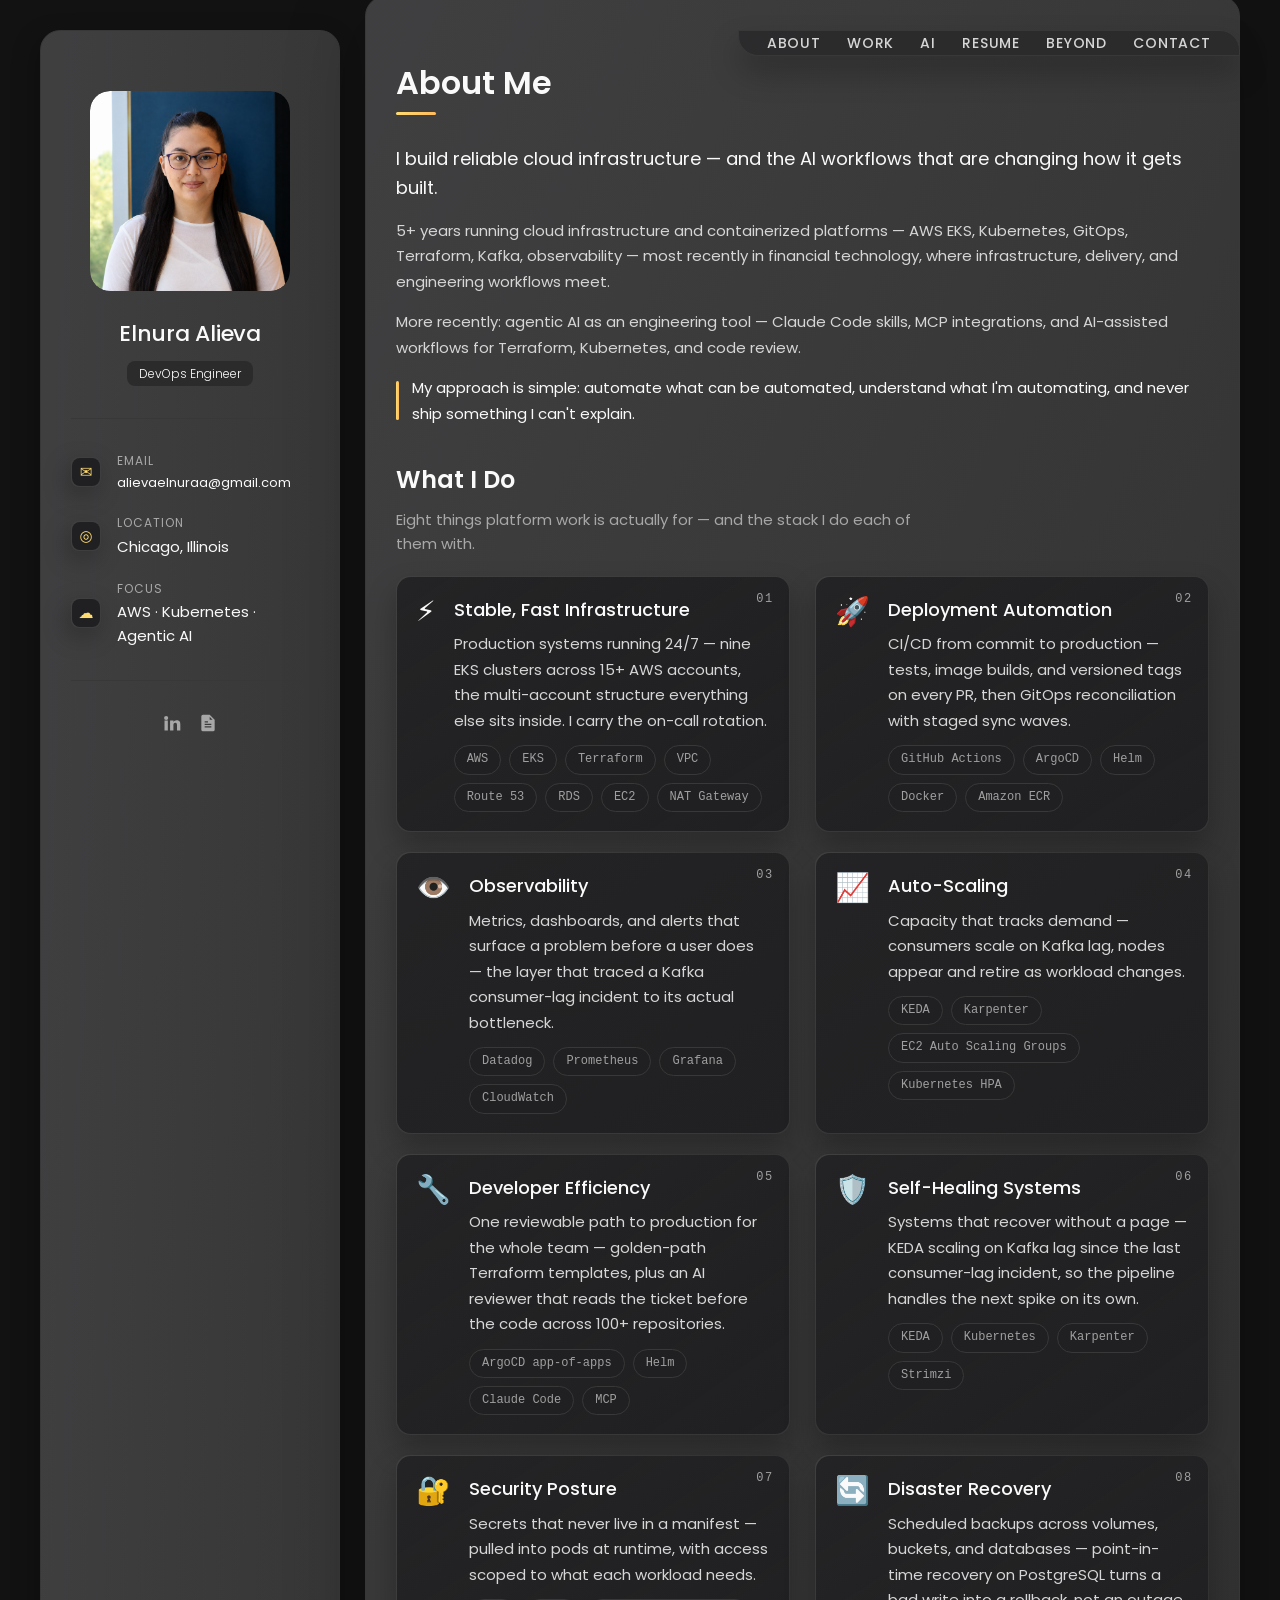
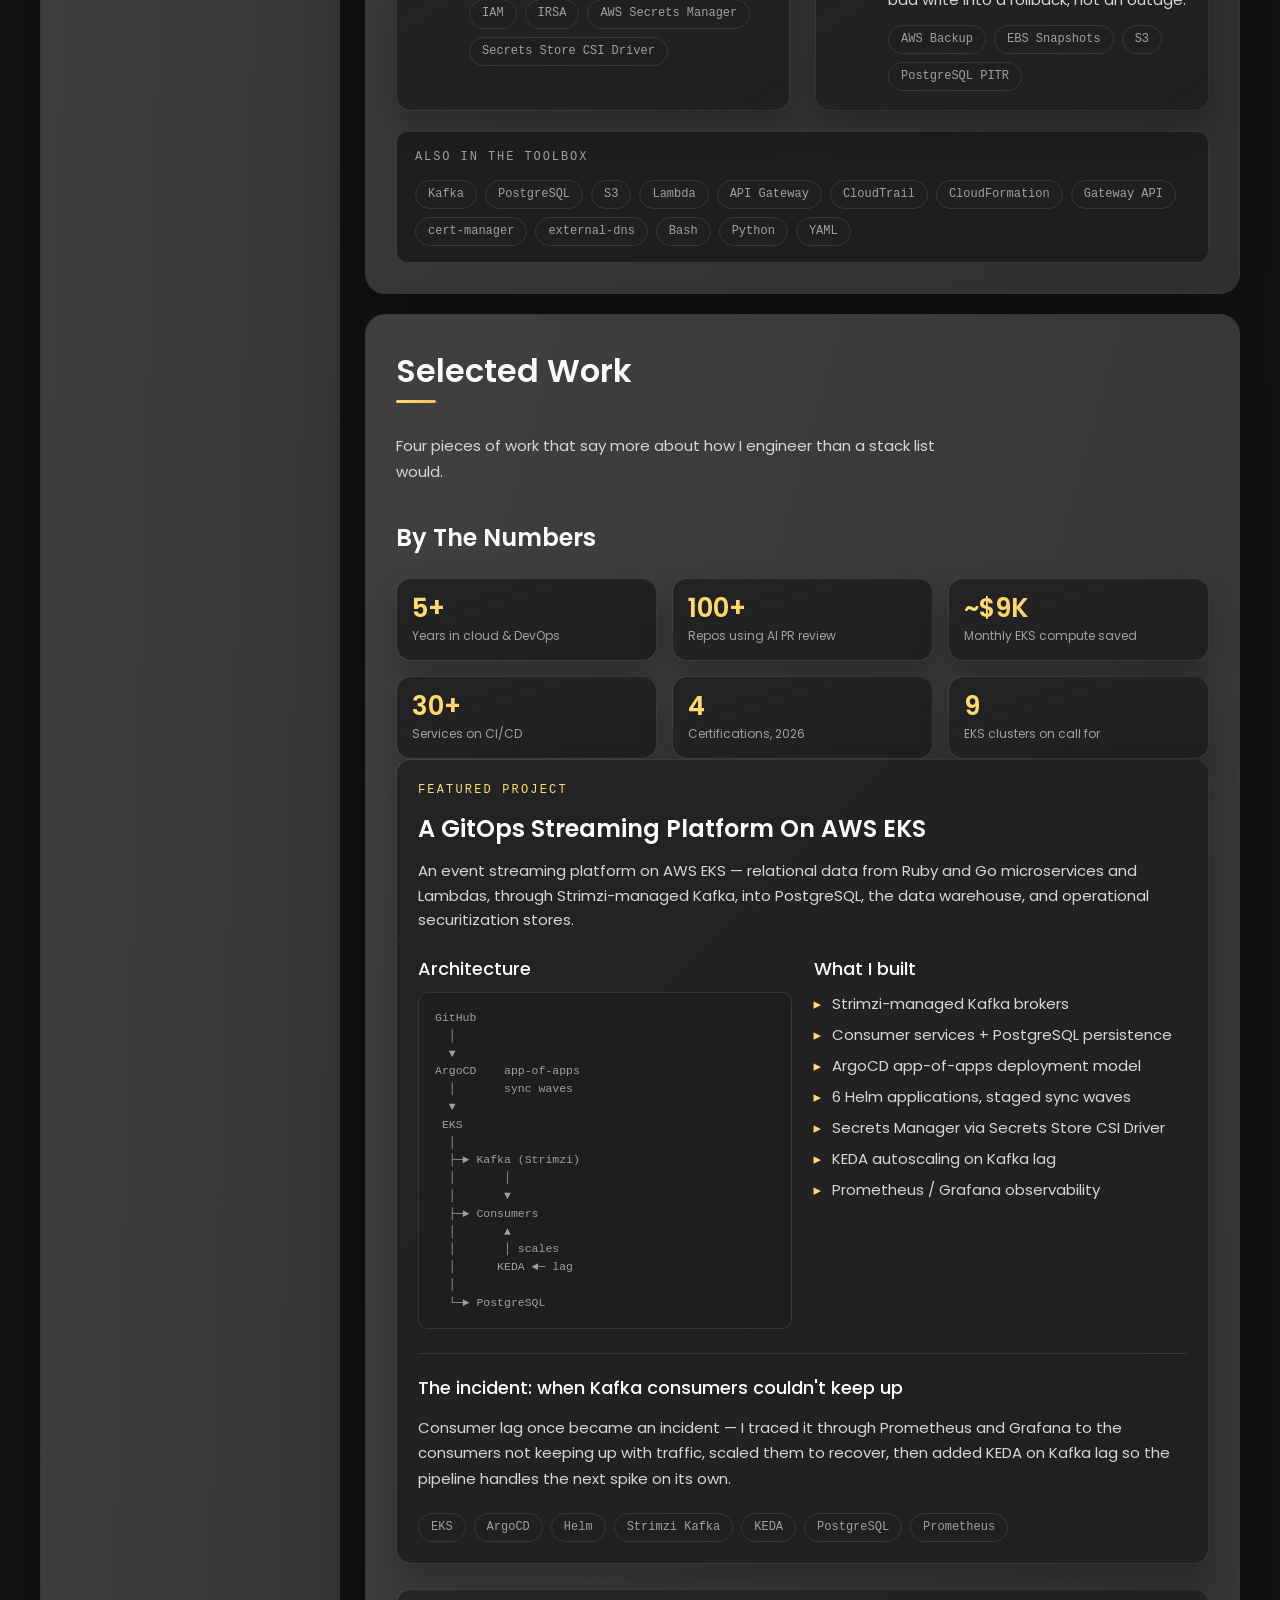
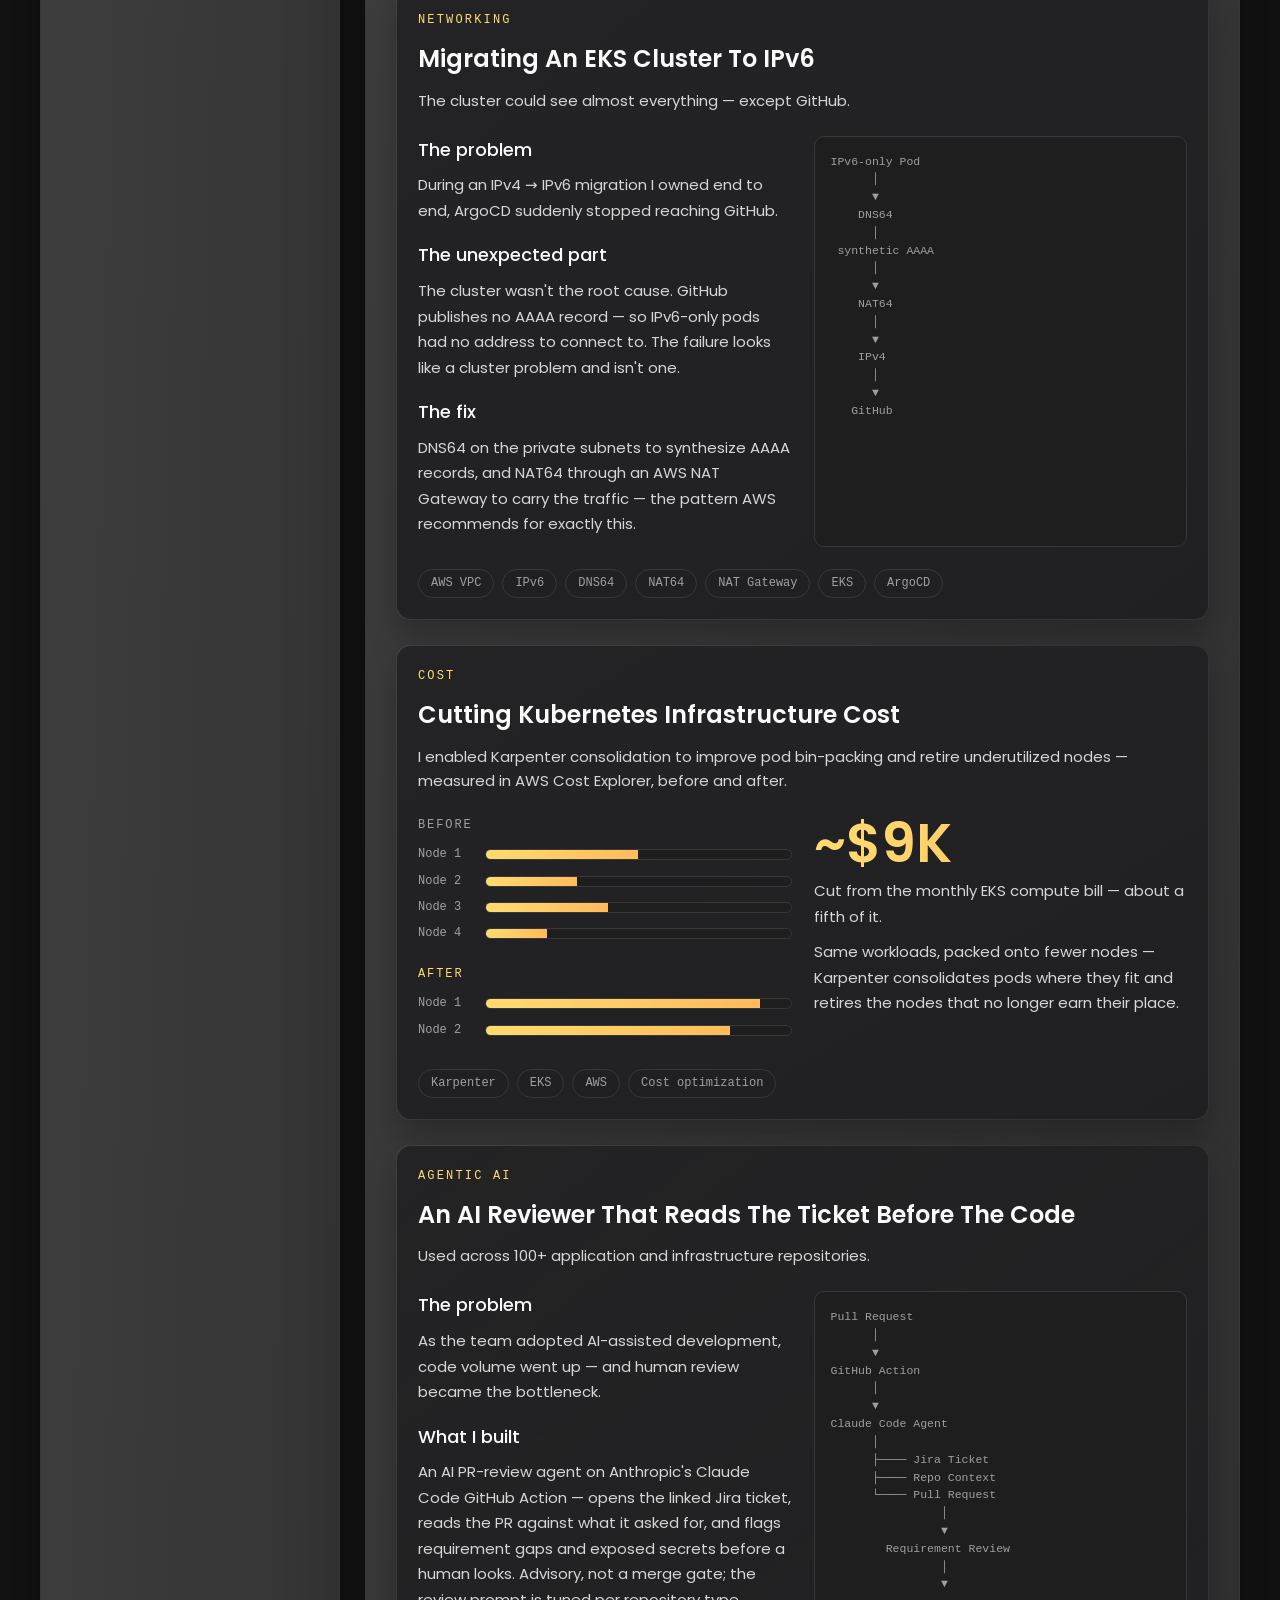
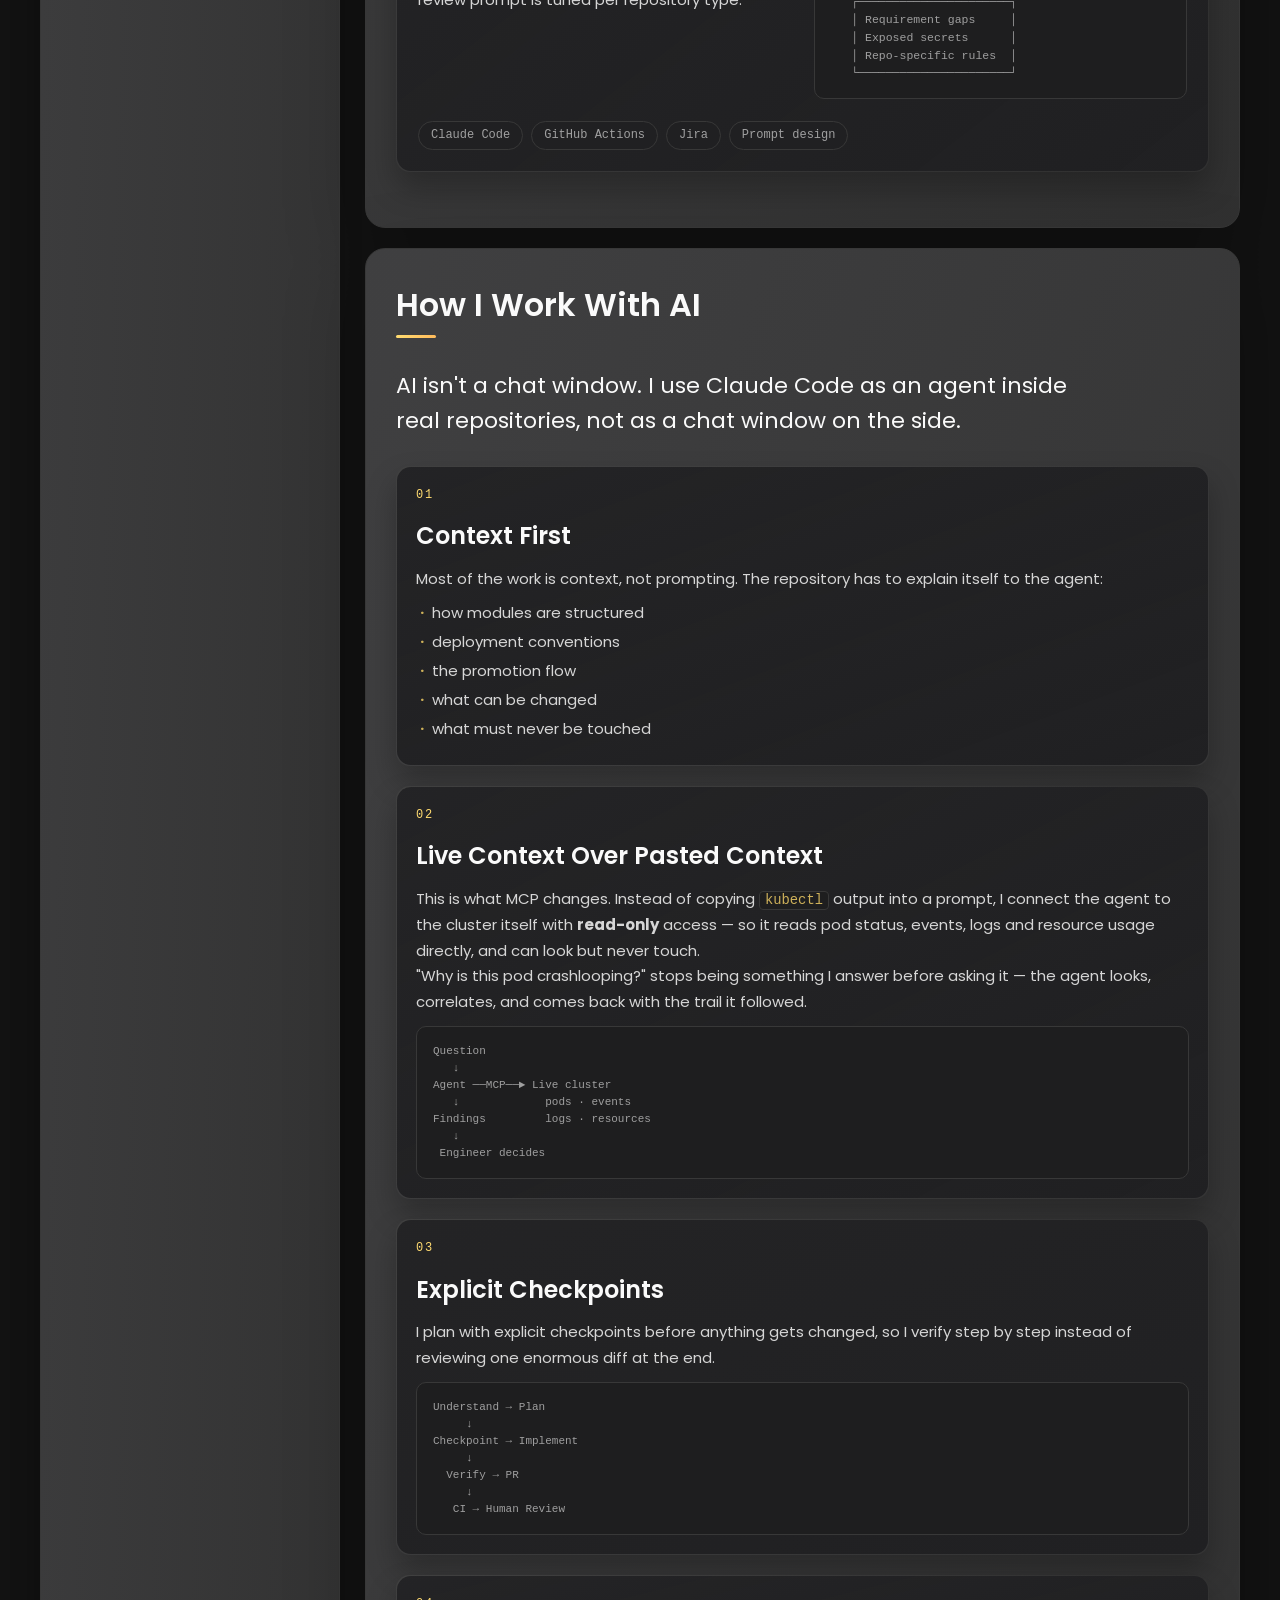
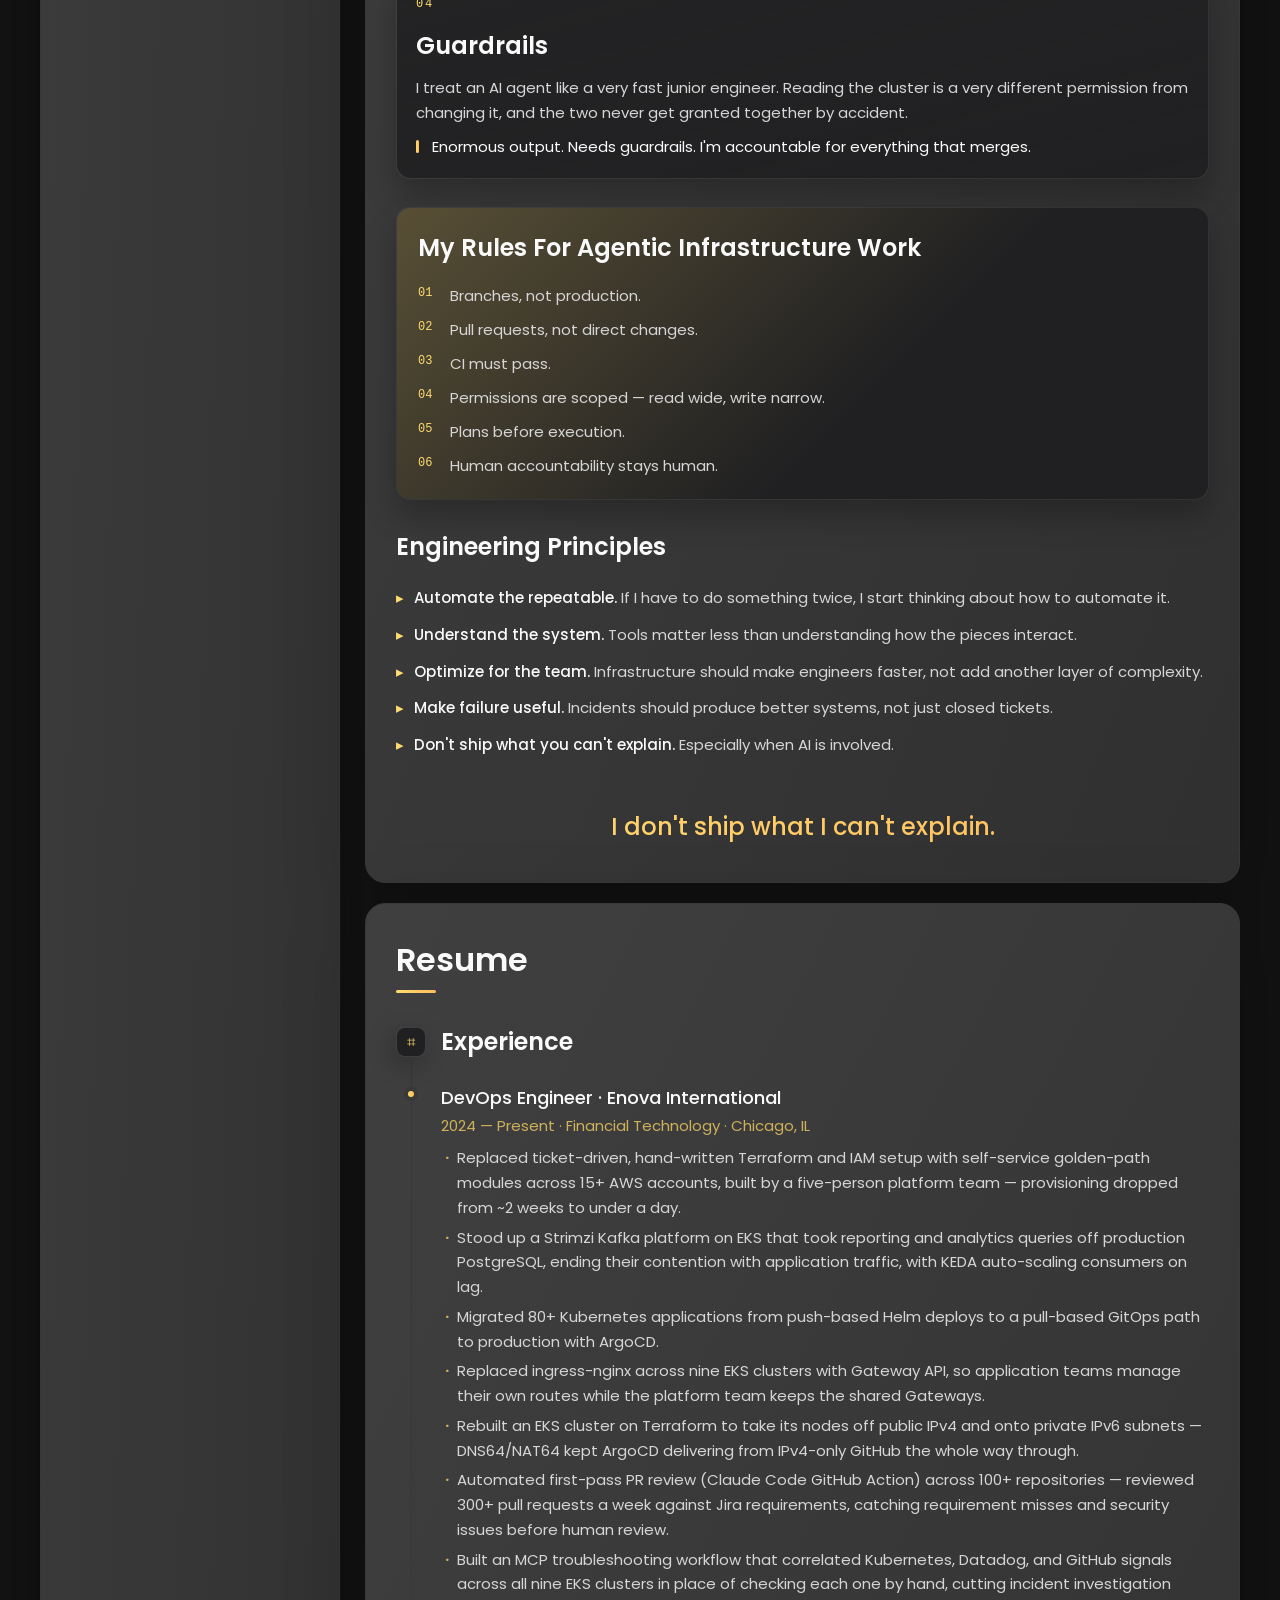
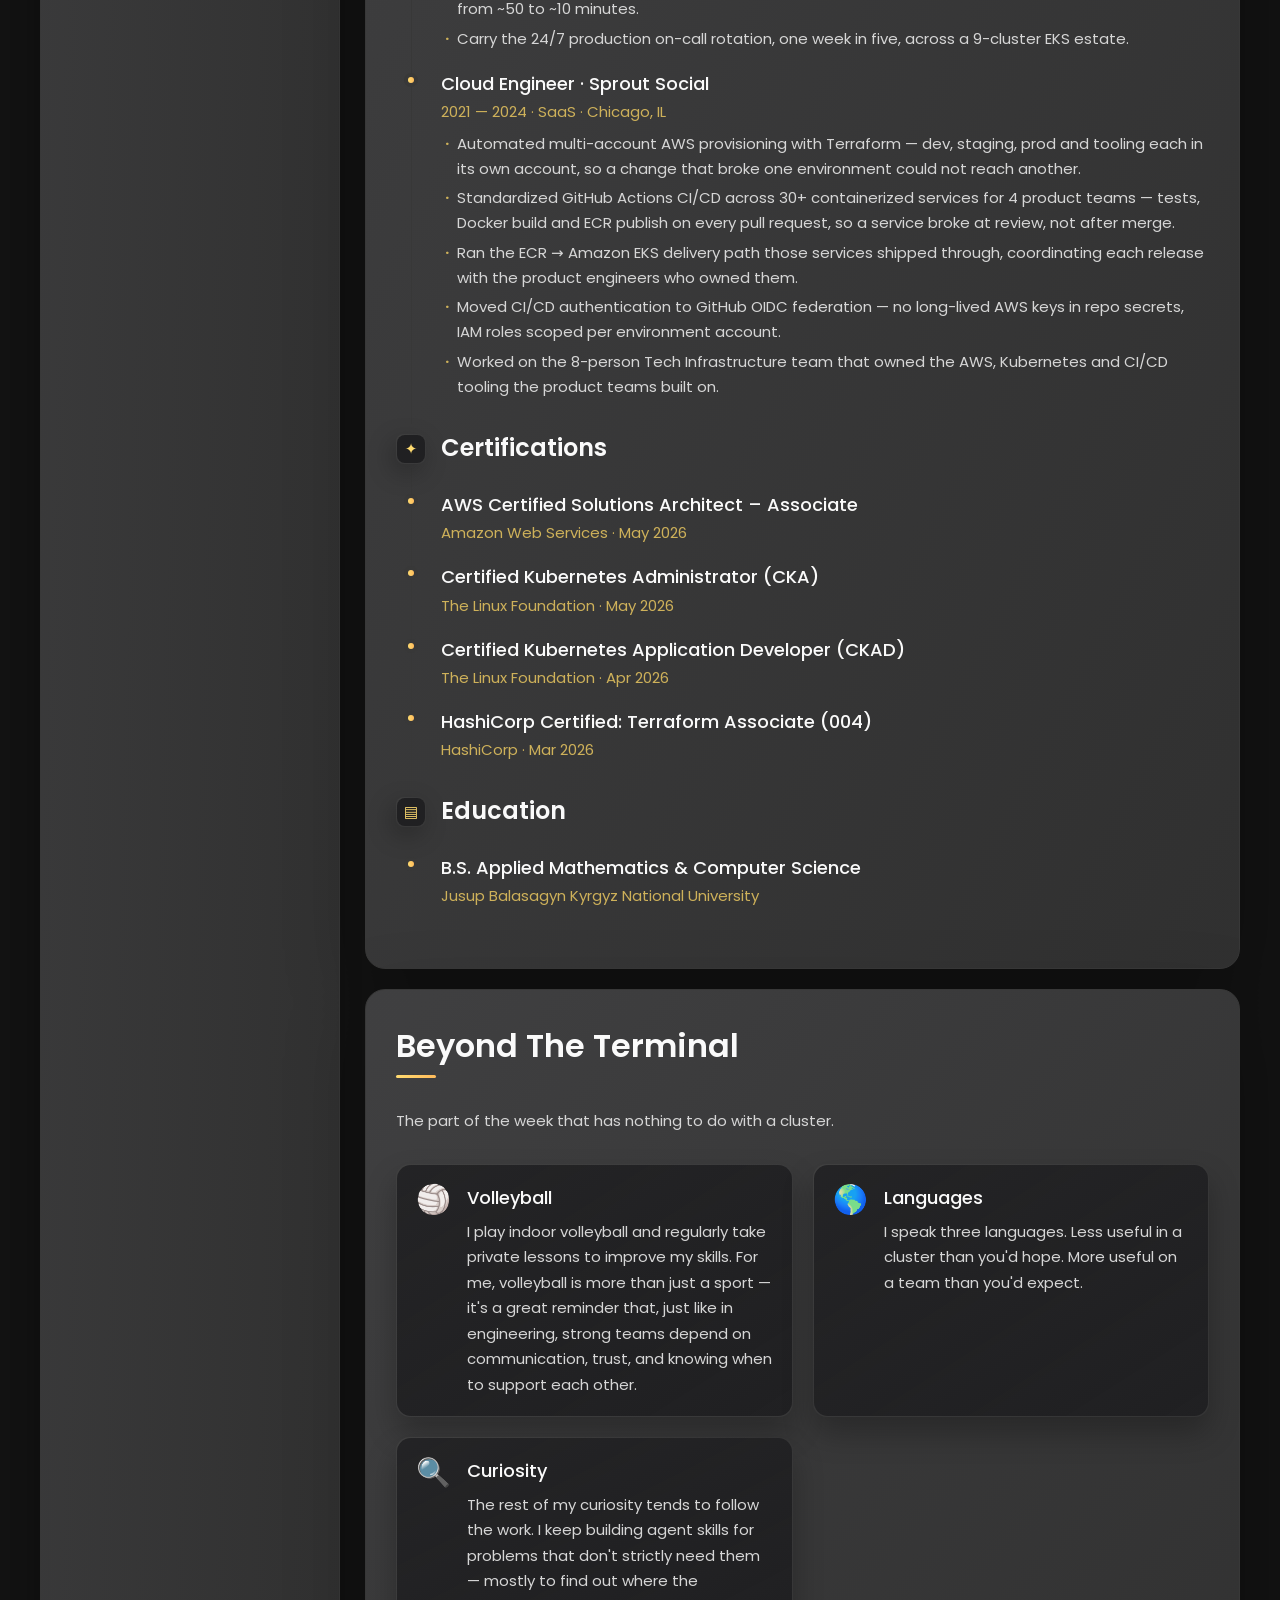
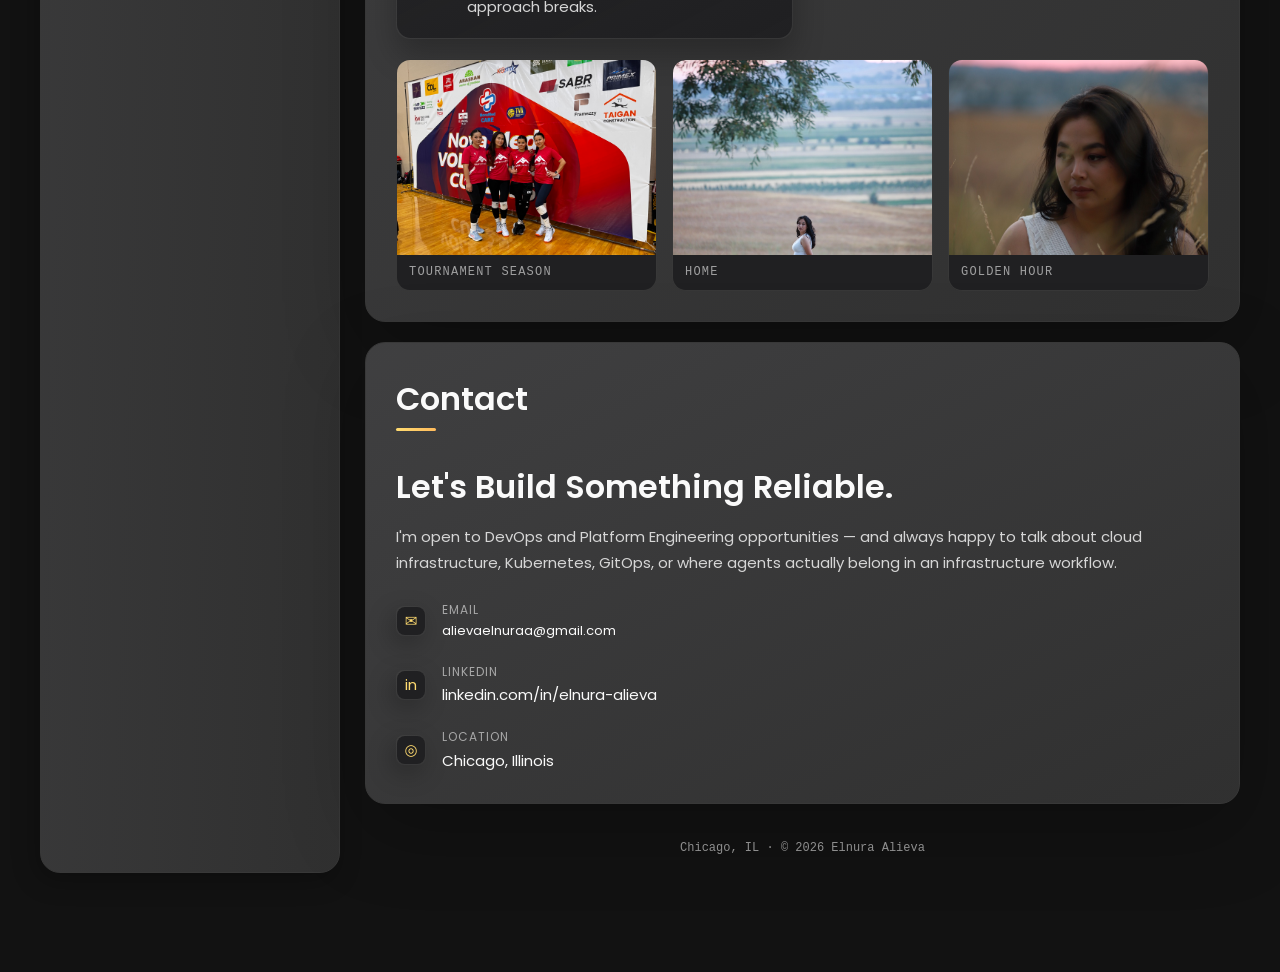
==== commit eb46e688: "correct the cluster count and the on-call rotation" ====
--- a/index.html
+++ b/index.html
@@ -16,14 +16,14 @@
 <meta property="og:site_name" content="Elnura Alieva">
 <meta property="og:title" content="Elnura Alieva — DevOps Engineer">
 <meta property="og:description" content="DevOps engineer in Chicago. AWS, Kubernetes, GitOps, Kafka — and the agentic AI workflows changing how infrastructure gets built.">
-<meta property="og:image" content="https://elnuraali.github.io/img/og.png">
+<meta property="og:image" content="https://elnuraali.github.io/img/og-2.png">
 <meta property="og:image:width" content="1200">
 <meta property="og:image:height" content="630">
 <meta property="og:image:alt" content="Elnura Alieva — DevOps Engineer. AWS, Kubernetes, GitOps, Agentic AI.">
 <meta name="twitter:card" content="summary_large_image">
 <meta name="twitter:title" content="Elnura Alieva — DevOps Engineer">
 <meta name="twitter:description" content="DevOps engineer in Chicago. AWS, Kubernetes, GitOps, Kafka — and the agentic AI workflows changing how infrastructure gets built.">
-<meta name="twitter:image" content="https://elnuraali.github.io/img/og.png">
+<meta name="twitter:image" content="https://elnuraali.github.io/img/og-2.png">
 
 <link rel="preconnect" href="https://fonts.googleapis.com">
 <link rel="preconnect" href="https://fonts.gstatic.com" crossorigin>
@@ -229,7 +229,7 @@
           <li class="stat"><strong>~$9K</strong><span>Monthly EKS compute saved</span></li>
           <li class="stat"><strong>30+</strong><span>Services on CI/CD</span></li>
           <li class="stat"><strong>4</strong><span>Certifications, 2026</span></li>
-          <li class="stat"><strong>8</strong><span>EKS clusters on call for</span></li>
+          <li class="stat"><strong>9</strong><span>EKS clusters on call for</span></li>
         </ul>
       </section>
 
@@ -473,7 +473,7 @@
               <li>Rebuilt an EKS cluster on Terraform to take its nodes off public IPv4 and onto private IPv6 subnets — DNS64/NAT64 kept ArgoCD delivering from IPv4-only GitHub the whole way through.</li>
               <li>Automated first-pass PR review (Claude Code GitHub Action) across 100+ repositories — reviewed 300+ pull requests a week against Jira requirements, catching requirement misses and security issues before human review.</li>
               <li>Built an MCP troubleshooting workflow that correlated Kubernetes, Datadog, and GitHub signals across all nine EKS clusters in place of checking each one by hand, cutting incident investigation from ~50 to ~10 minutes.</li>
-              <li>Carry the 24/7 production on-call rotation, one week in four, across a 9-cluster EKS estate.</li>
+              <li>Carry the 24/7 production on-call rotation, one week in five, across a 9-cluster EKS estate.</li>
             </ul>
           </li>
           <li class="timeline-item">
